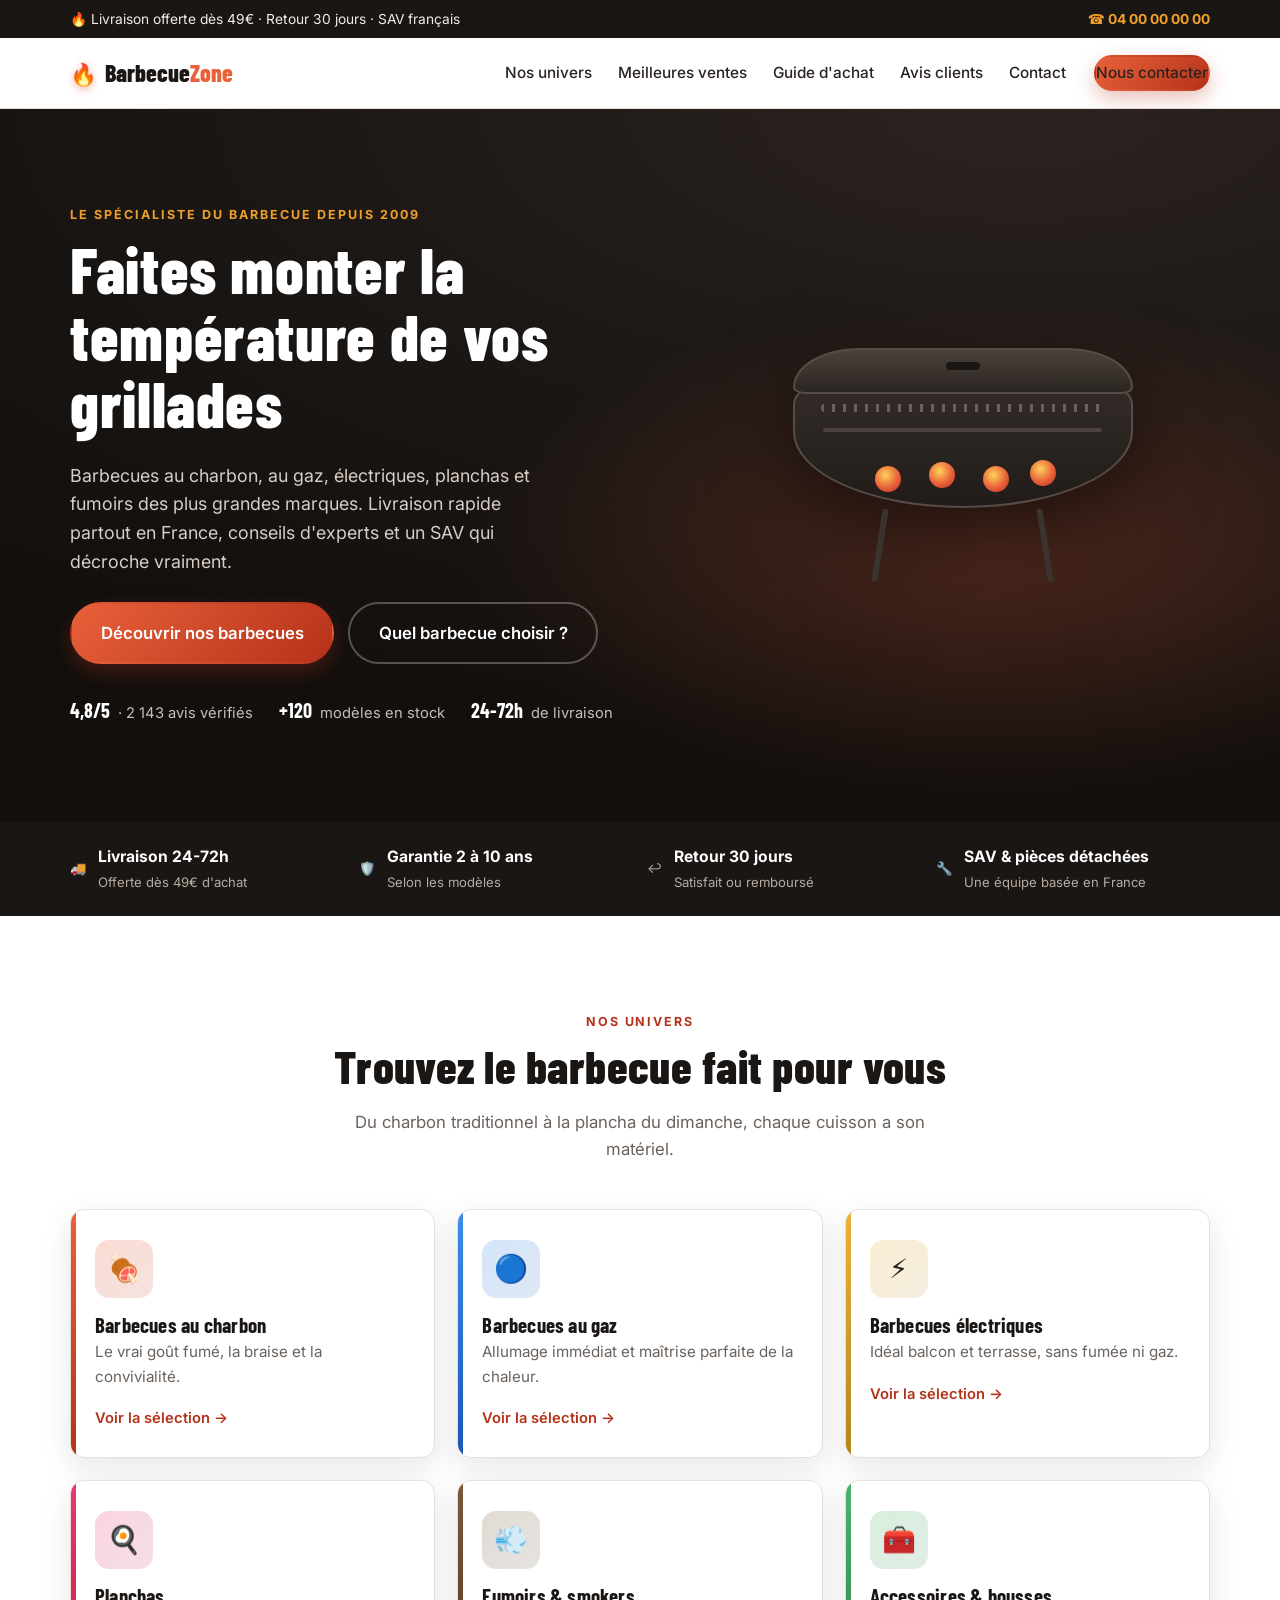
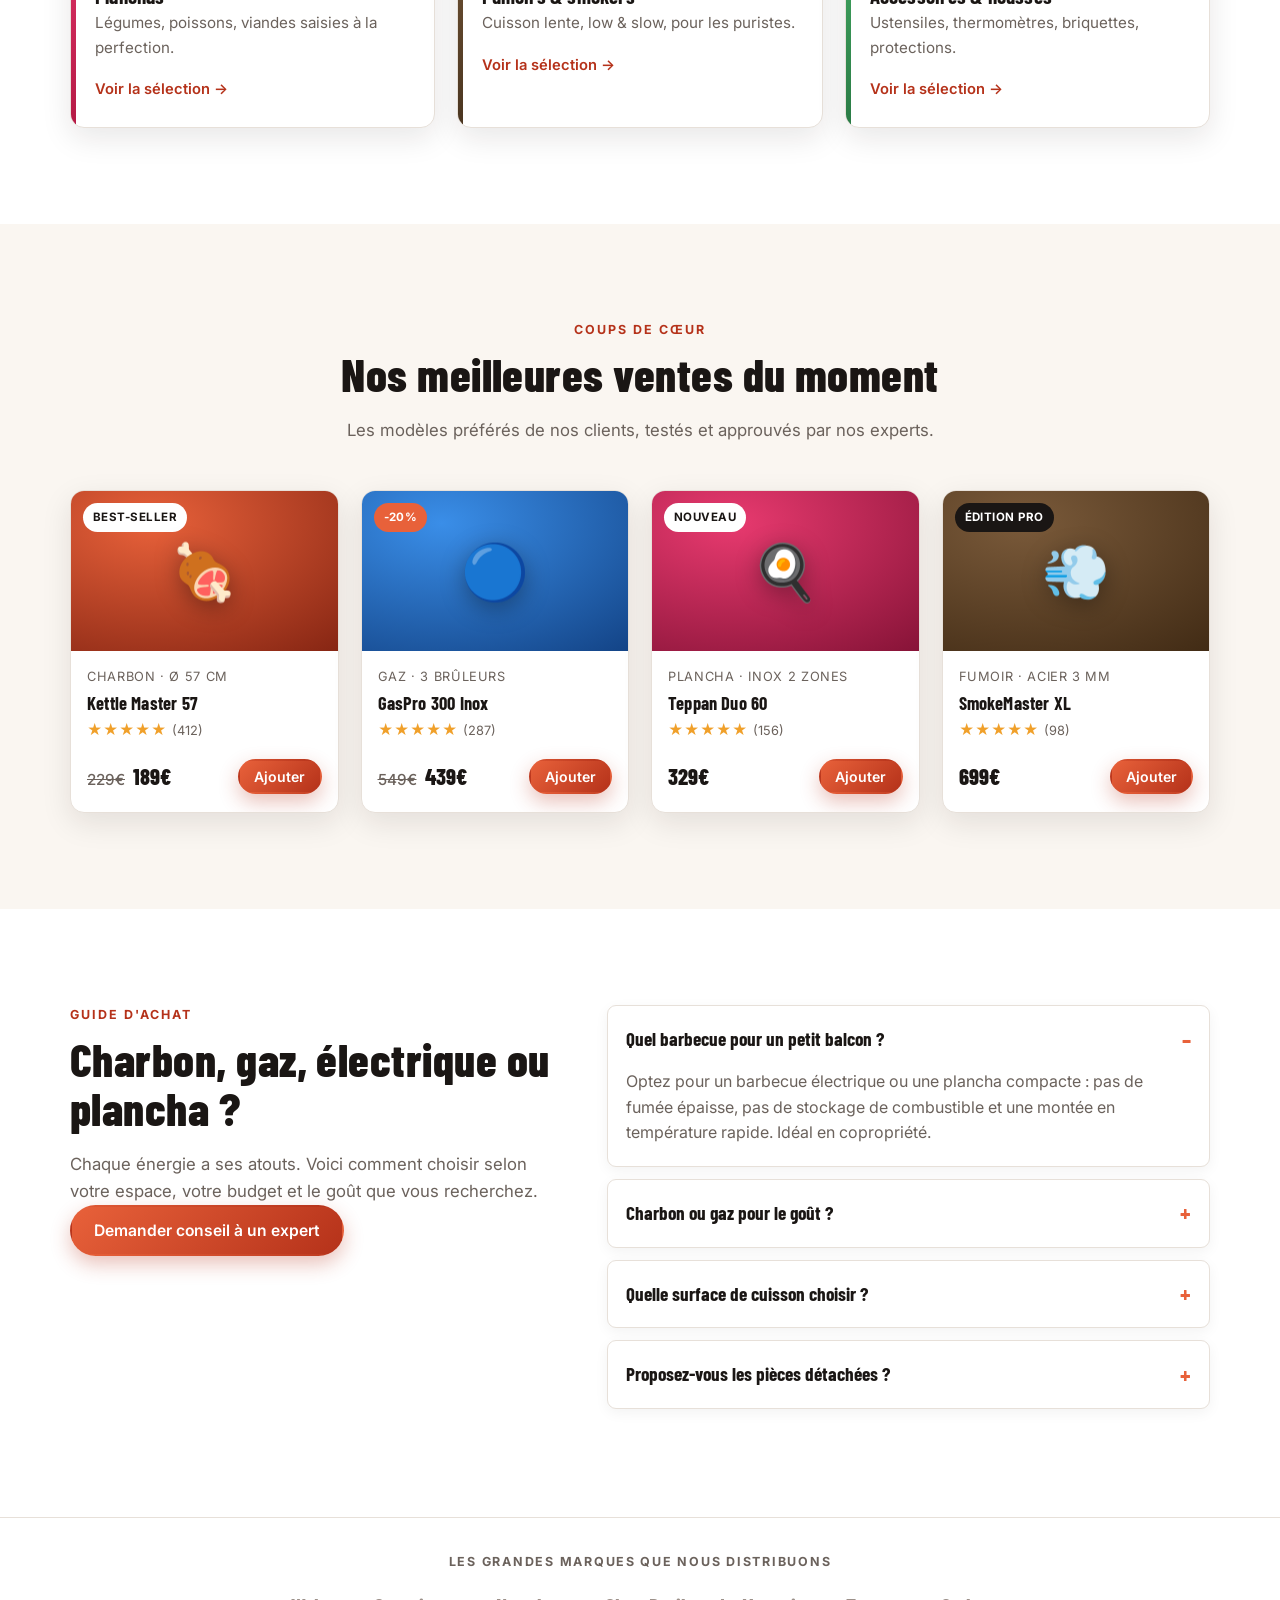
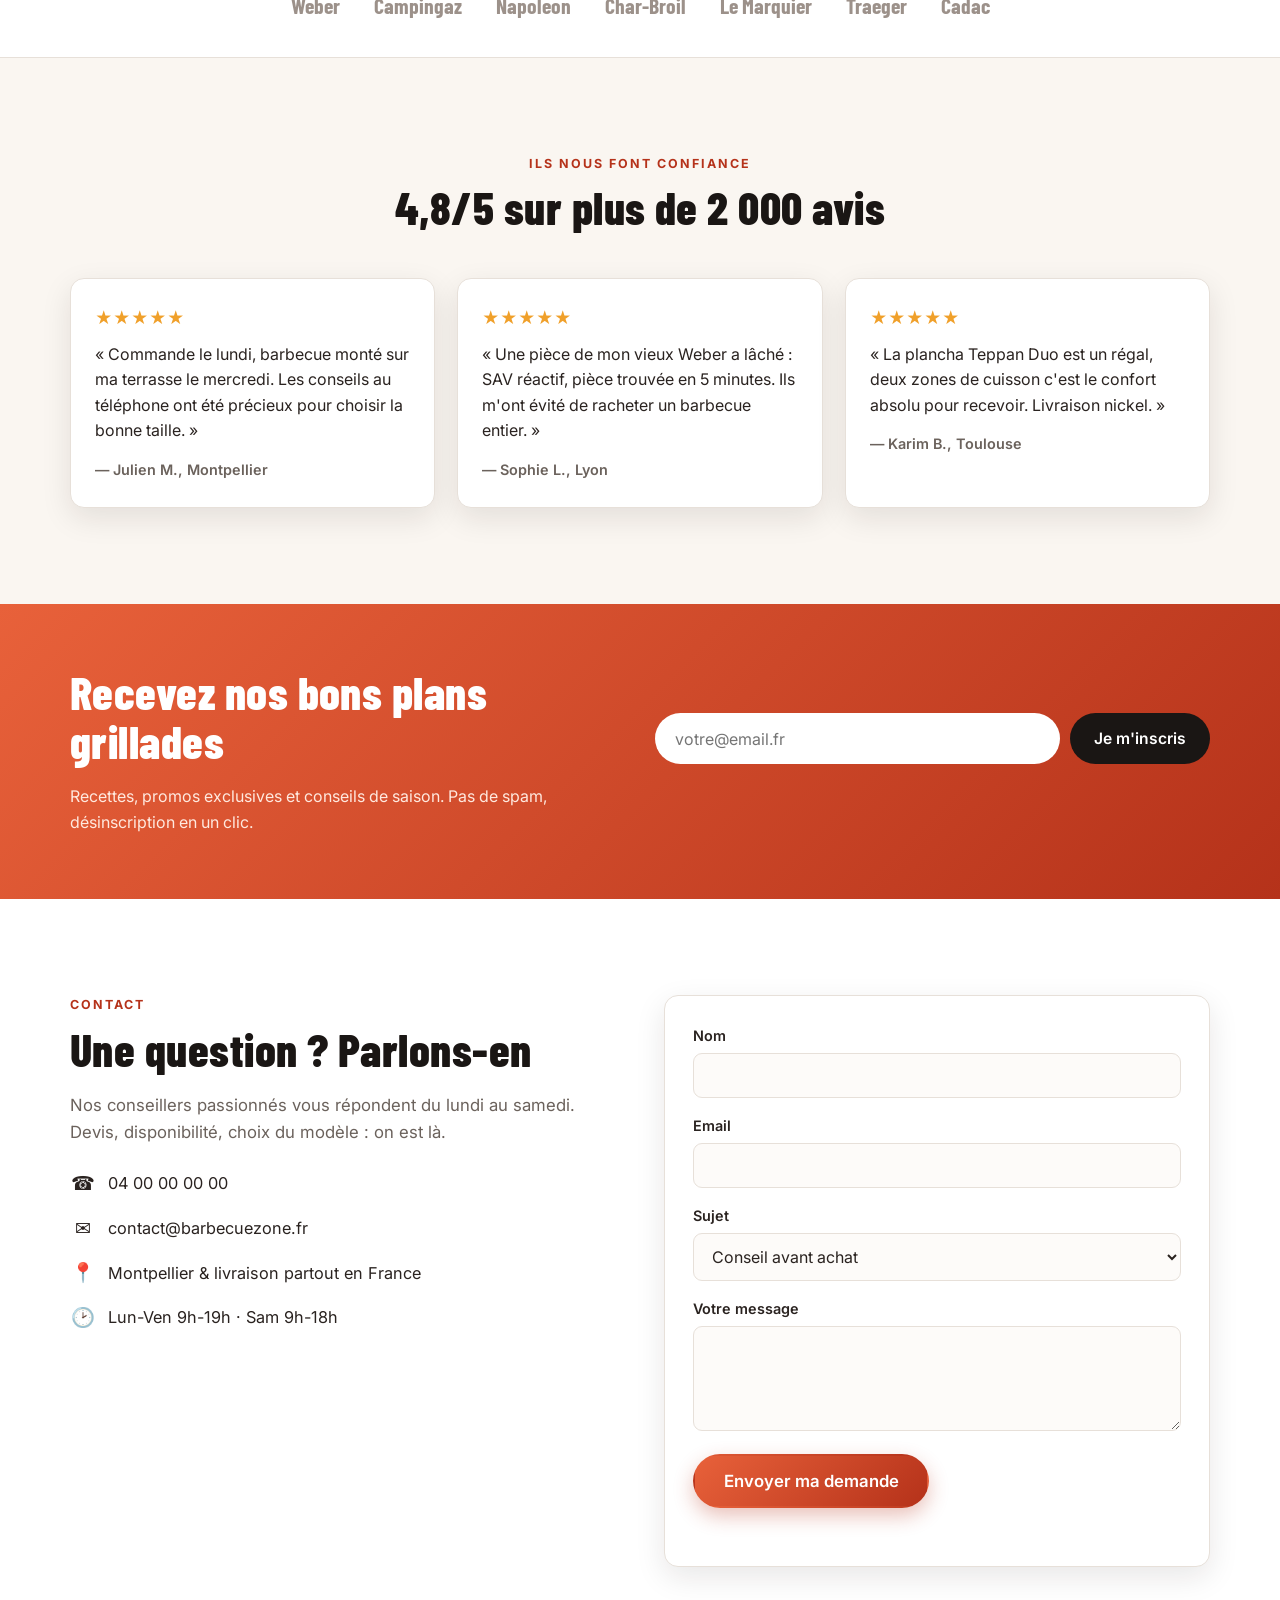
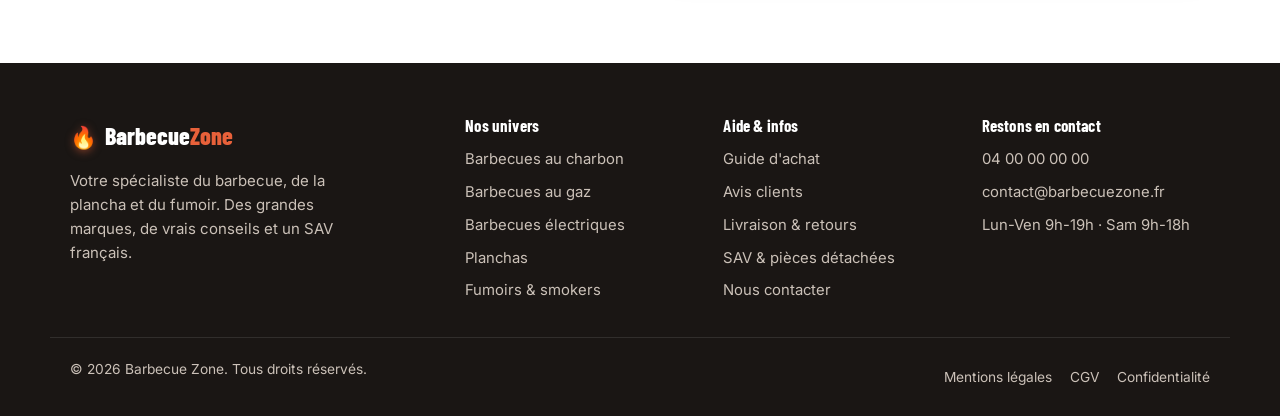
==== barbecue-zone-website/index.html @ 1b8a4b31 "feat: site vitrine Barbecue Zone (barbecues, planchas, fumoirs) Ajout d'une page vitrine one-page st" ====
<!DOCTYPE html>
<html lang="fr">
<head>
  <meta charset="UTF-8" />
  <meta name="viewport" content="width=device-width, initial-scale=1.0" />
  <title>Barbecue Zone — Barbecues, Planchas & Fumoirs | Livraison rapide en France</title>
  <meta name="description" content="Barbecue Zone, votre spécialiste du barbecue en France : barbecues au charbon, au gaz, électriques, planchas, fumoirs et accessoires. Grandes marques, conseils d'experts, livraison rapide et SAV réactif." />
  <meta name="keywords" content="barbecue, plancha, fumoir, barbecue charbon, barbecue gaz, barbecue électrique, accessoires barbecue, Weber, Campingaz, achat barbecue en ligne" />
  <meta name="author" content="Barbecue Zone" />
  <meta name="robots" content="index, follow" />
  <link rel="canonical" href="https://www.barbecuezone.fr/" />

  <!-- Open Graph -->
  <meta property="og:type" content="website" />
  <meta property="og:site_name" content="Barbecue Zone" />
  <meta property="og:title" content="Barbecue Zone — Le spécialiste du barbecue et de la plancha" />
  <meta property="og:description" content="Barbecues au charbon, au gaz, électriques, planchas, fumoirs et accessoires. Grandes marques, conseils d'experts et livraison rapide en France." />
  <meta property="og:url" content="https://www.barbecuezone.fr/" />
  <meta property="og:locale" content="fr_FR" />

  <!-- Twitter -->
  <meta name="twitter:card" content="summary_large_image" />
  <meta name="twitter:title" content="Barbecue Zone — Le spécialiste du barbecue et de la plancha" />
  <meta name="twitter:description" content="Barbecues, planchas, fumoirs et accessoires. Grandes marques, conseils d'experts, livraison rapide." />

  <meta name="theme-color" content="#1a1614" />
  <link rel="icon" href="data:image/svg+xml,%3Csvg xmlns='http://www.w3.org/2000/svg' viewBox='0 0 32 32'%3E%3Ctext y='26' font-size='26'%3E%F0%9F%94%A5%3C/text%3E%3C/svg%3E" />
  <link rel="preconnect" href="https://fonts.googleapis.com" />
  <link rel="preconnect" href="https://fonts.gstatic.com" crossorigin />
  <link href="https://fonts.googleapis.com/css2?family=Barlow+Condensed:wght@600;700;800&family=Inter:wght@400;500;600;700&display=swap" rel="stylesheet" />
  <link rel="stylesheet" href="assets/css/styles.css" />

  <!-- Structured data: local store -->
  <script type="application/ld+json">
  {
    "@context": "https://schema.org",
    "@type": "Store",
    "name": "Barbecue Zone",
    "image": "https://www.barbecuezone.fr/assets/og-image.jpg",
    "@id": "https://www.barbecuezone.fr/",
    "url": "https://www.barbecuezone.fr/",
    "telephone": "+33 4 00 00 00 00",
    "priceRange": "€€",
    "description": "Spécialiste du barbecue, de la plancha et du fumoir en France. Barbecues au charbon, au gaz et électriques, accessoires et pièces détachées.",
    "address": {
      "@type": "PostalAddress",
      "addressCountry": "FR",
      "addressLocality": "Montpellier",
      "postalCode": "34000",
      "streetAddress": "Zone d'activité"
    },
    "openingHoursSpecification": [
      {
        "@type": "OpeningHoursSpecification",
        "dayOfWeek": ["Monday","Tuesday","Wednesday","Thursday","Friday"],
        "opens": "09:00",
        "closes": "19:00"
      },
      {
        "@type": "OpeningHoursSpecification",
        "dayOfWeek": "Saturday",
        "opens": "09:00",
        "closes": "18:00"
      }
    ],
    "aggregateRating": {
      "@type": "AggregateRating",
      "ratingValue": "4.8",
      "reviewCount": "2143"
    }
  }
  </script>
</head>
<body>
  <a class="skip-link" href="#main">Aller au contenu principal</a>

  <!-- Announcement bar -->
  <div class="announce">
    <div class="wrap announce__inner">
      <span>🔥 Livraison offerte dès 49€ · Retour 30 jours · SAV français</span>
      <a href="tel:+33400000000" class="announce__phone">☎ 04 00 00 00 00</a>
    </div>
  </div>

  <!-- Header -->
  <header class="site-header" id="top">
    <div class="wrap header__inner">
      <a href="#top" class="brand" aria-label="Barbecue Zone, accueil">
        <span class="brand__flame" aria-hidden="true">🔥</span>
        <span class="brand__text">Barbecue<span class="brand__accent">Zone</span></span>
      </a>

      <button class="nav-toggle" id="navToggle" aria-expanded="false" aria-controls="primaryNav" aria-label="Ouvrir le menu">
        <span></span><span></span><span></span>
      </button>

      <nav class="primary-nav" id="primaryNav" aria-label="Navigation principale">
        <ul>
          <li><a href="#categories">Nos univers</a></li>
          <li><a href="#bestsellers">Meilleures ventes</a></li>
          <li><a href="#guide">Guide d'achat</a></li>
          <li><a href="#avis">Avis clients</a></li>
          <li><a href="#contact">Contact</a></li>
        </ul>
        <a href="#contact" class="btn btn--primary nav-cta">Nous contacter</a>
      </nav>
    </div>
  </header>

  <main id="main">

    <!-- Hero -->
    <section class="hero">
      <div class="wrap hero__inner">
        <div class="hero__content">
          <p class="eyebrow">Le spécialiste du barbecue depuis 2009</p>
          <h1>Faites monter la température de vos grillades</h1>
          <p class="hero__lead">
            Barbecues au charbon, au gaz, électriques, planchas et fumoirs des plus grandes marques.
            Livraison rapide partout en France, conseils d'experts et un SAV qui décroche vraiment.
          </p>
          <div class="hero__actions">
            <a href="#categories" class="btn btn--primary btn--lg">Découvrir nos barbecues</a>
            <a href="#guide" class="btn btn--ghost btn--lg">Quel barbecue choisir ?</a>
          </div>
          <ul class="hero__trust">
            <li><strong>4,8/5</strong> · 2 143 avis vérifiés</li>
            <li><strong>+120</strong> modèles en stock</li>
            <li><strong>24-72h</strong> de livraison</li>
          </ul>
        </div>
        <div class="hero__visual" aria-hidden="true">
          <div class="grill">
            <div class="grill__lid"></div>
            <div class="grill__bowl">
              <span class="ember e1"></span>
              <span class="ember e2"></span>
              <span class="ember e3"></span>
              <span class="ember e4"></span>
              <span class="grate"></span>
            </div>
            <div class="grill__legs"></div>
          </div>
          <div class="spark s1"></div>
          <div class="spark s2"></div>
          <div class="spark s3"></div>
        </div>
      </div>
    </section>

    <!-- USP band -->
    <section class="usp" aria-label="Nos engagements">
      <div class="wrap usp__grid">
        <div class="usp__item">
          <span class="usp__icon">🚚</span>
          <div><strong>Livraison 24-72h</strong><span>Offerte dès 49€ d'achat</span></div>
        </div>
        <div class="usp__item">
          <span class="usp__icon">🛡️</span>
          <div><strong>Garantie 2 à 10 ans</strong><span>Selon les modèles</span></div>
        </div>
        <div class="usp__item">
          <span class="usp__icon">↩️</span>
          <div><strong>Retour 30 jours</strong><span>Satisfait ou remboursé</span></div>
        </div>
        <div class="usp__item">
          <span class="usp__icon">🔧</span>
          <div><strong>SAV & pièces détachées</strong><span>Une équipe basée en France</span></div>
        </div>
      </div>
    </section>

    <!-- Categories -->
    <section class="section" id="categories">
      <div class="wrap">
        <header class="section__head">
          <p class="eyebrow">Nos univers</p>
          <h2>Trouvez le barbecue fait pour vous</h2>
          <p class="section__sub">Du charbon traditionnel à la plancha du dimanche, chaque cuisson a son matériel.</p>
        </header>

        <div class="cat-grid">
          <a class="cat-card" href="#contact" style="--c1:#e8613a;--c2:#b5321a">
            <div class="cat-card__icon">🍖</div>
            <h3>Barbecues au charbon</h3>
            <p>Le vrai goût fumé, la braise et la convivialité.</p>
            <span class="cat-card__link">Voir la sélection →</span>
          </a>
          <a class="cat-card" href="#contact" style="--c1:#3a8ee8;--c2:#1a55b5">
            <div class="cat-card__icon">🔵</div>
            <h3>Barbecues au gaz</h3>
            <p>Allumage immédiat et maîtrise parfaite de la chaleur.</p>
            <span class="cat-card__link">Voir la sélection →</span>
          </a>
          <a class="cat-card" href="#contact" style="--c1:#e8b13a;--c2:#b5851a">
            <div class="cat-card__icon">⚡</div>
            <h3>Barbecues électriques</h3>
            <p>Idéal balcon et terrasse, sans fumée ni gaz.</p>
            <span class="cat-card__link">Voir la sélection →</span>
          </a>
          <a class="cat-card" href="#contact" style="--c1:#e83a6f;--c2:#b51a45">
            <div class="cat-card__icon">🍳</div>
            <h3>Planchas</h3>
            <p>Légumes, poissons, viandes saisies à la perfection.</p>
            <span class="cat-card__link">Voir la sélection →</span>
          </a>
          <a class="cat-card" href="#contact" style="--c1:#7a5a3a;--c2:#4a3520">
            <div class="cat-card__icon">💨</div>
            <h3>Fumoirs & smokers</h3>
            <p>Cuisson lente, low & slow, pour les puristes.</p>
            <span class="cat-card__link">Voir la sélection →</span>
          </a>
          <a class="cat-card" href="#contact" style="--c1:#4ab56a;--c2:#2a7a45">
            <div class="cat-card__icon">🧰</div>
            <h3>Accessoires & housses</h3>
            <p>Ustensiles, thermomètres, briquettes, protections.</p>
            <span class="cat-card__link">Voir la sélection →</span>
          </a>
        </div>
      </div>
    </section>

    <!-- Bestsellers -->
    <section class="section section--alt" id="bestsellers">
      <div class="wrap">
        <header class="section__head">
          <p class="eyebrow">Coups de cœur</p>
          <h2>Nos meilleures ventes du moment</h2>
          <p class="section__sub">Les modèles préférés de nos clients, testés et approuvés par nos experts.</p>
        </header>

        <div class="prod-grid">
          <article class="prod-card">
            <div class="prod-card__media" style="--pc1:#e8613a;--pc2:#7a1e0e">
              <span class="badge">Best-seller</span>
              <span class="prod-card__emoji">🍖</span>
            </div>
            <div class="prod-card__body">
              <p class="prod-card__brand">Charbon · Ø 57 cm</p>
              <h3>Kettle Master 57</h3>
              <div class="rating" aria-label="Noté 5 sur 5">★★★★★ <span>(412)</span></div>
              <div class="prod-card__foot">
                <span class="price"><span class="price__old">229€</span> 189€</span>
                <button class="btn btn--primary btn--sm add-to-cart">Ajouter</button>
              </div>
            </div>
          </article>

          <article class="prod-card">
            <div class="prod-card__media" style="--pc1:#3a8ee8;--pc2:#0e3a7a">
              <span class="badge badge--hot">-20%</span>
              <span class="prod-card__emoji">🔵</span>
            </div>
            <div class="prod-card__body">
              <p class="prod-card__brand">Gaz · 3 brûleurs</p>
              <h3>GasPro 300 Inox</h3>
              <div class="rating" aria-label="Noté 4.5 sur 5">★★★★★ <span>(287)</span></div>
              <div class="prod-card__foot">
                <span class="price"><span class="price__old">549€</span> 439€</span>
                <button class="btn btn--primary btn--sm add-to-cart">Ajouter</button>
              </div>
            </div>
          </article>

          <article class="prod-card">
            <div class="prod-card__media" style="--pc1:#e83a6f;--pc2:#7a0e30">
              <span class="badge">Nouveau</span>
              <span class="prod-card__emoji">🍳</span>
            </div>
            <div class="prod-card__body">
              <p class="prod-card__brand">Plancha · Inox 2 zones</p>
              <h3>Teppan Duo 60</h3>
              <div class="rating" aria-label="Noté 5 sur 5">★★★★★ <span>(156)</span></div>
              <div class="prod-card__foot">
                <span class="price">329€</span>
                <button class="btn btn--primary btn--sm add-to-cart">Ajouter</button>
              </div>
            </div>
          </article>

          <article class="prod-card">
            <div class="prod-card__media" style="--pc1:#7a5a3a;--pc2:#3a2510">
              <span class="badge badge--dark">Édition pro</span>
              <span class="prod-card__emoji">💨</span>
            </div>
            <div class="prod-card__body">
              <p class="prod-card__brand">Fumoir · Acier 3 mm</p>
              <h3>SmokeMaster XL</h3>
              <div class="rating" aria-label="Noté 5 sur 5">★★★★★ <span>(98)</span></div>
              <div class="prod-card__foot">
                <span class="price">699€</span>
                <button class="btn btn--primary btn--sm add-to-cart">Ajouter</button>
              </div>
            </div>
          </article>
        </div>
      </div>
    </section>

    <!-- Guide -->
    <section class="section" id="guide">
      <div class="wrap guide">
        <div class="guide__intro">
          <p class="eyebrow">Guide d'achat</p>
          <h2>Charbon, gaz, électrique ou plancha&nbsp;?</h2>
          <p class="section__sub">
            Chaque énergie a ses atouts. Voici comment choisir selon votre espace, votre budget et le goût que vous recherchez.
          </p>
          <a href="#contact" class="btn btn--primary">Demander conseil à un expert</a>
        </div>

        <div class="faq" id="faq">
          <details class="faq__item" open>
            <summary>Quel barbecue pour un petit balcon&nbsp;?</summary>
            <p>Optez pour un barbecue électrique ou une plancha compacte : pas de fumée épaisse, pas de stockage de combustible et une montée en température rapide. Idéal en copropriété.</p>
          </details>
          <details class="faq__item">
            <summary>Charbon ou gaz pour le goût&nbsp;?</summary>
            <p>Le charbon offre ce goût fumé inimitable et de fortes températures. Le gaz privilégie la praticité : allumage instantané, réglage précis et nettoyage facile. Beaucoup de nos clients possèdent… les deux.</p>
          </details>
          <details class="faq__item">
            <summary>Quelle surface de cuisson choisir&nbsp;?</summary>
            <p>Comptez environ 40 cm de diamètre pour 4 personnes, 50-57 cm pour 6 à 8, et au-delà pour les grandes tablées. Mieux vaut voir large que manquer de place.</p>
          </details>
          <details class="faq__item">
            <summary>Proposez-vous les pièces détachées&nbsp;?</summary>
            <p>Oui. Grilles, brûleurs, thermomètres, allumeurs, housses : notre SAV français vous aide à faire durer votre barbecue plutôt que de le remplacer.</p>
          </details>
        </div>
      </div>
    </section>

    <!-- Brands -->
    <section class="brands" aria-label="Marques distribuées">
      <div class="wrap">
        <p class="brands__title">Les grandes marques que nous distribuons</p>
        <ul class="brands__list">
          <li>Weber</li>
          <li>Campingaz</li>
          <li>Napoleon</li>
          <li>Char-Broil</li>
          <li>Le Marquier</li>
          <li>Traeger</li>
          <li>Cadac</li>
        </ul>
      </div>
    </section>

    <!-- Reviews -->
    <section class="section section--alt" id="avis">
      <div class="wrap">
        <header class="section__head">
          <p class="eyebrow">Ils nous font confiance</p>
          <h2>4,8/5 sur plus de 2 000 avis</h2>
        </header>
        <div class="reviews">
          <figure class="review">
            <div class="rating">★★★★★</div>
            <blockquote>« Commande le lundi, barbecue monté sur ma terrasse le mercredi. Les conseils au téléphone ont été précieux pour choisir la bonne taille. »</blockquote>
            <figcaption>— Julien M., Montpellier</figcaption>
          </figure>
          <figure class="review">
            <div class="rating">★★★★★</div>
            <blockquote>« Une pièce de mon vieux Weber a lâché : SAV réactif, pièce trouvée en 5 minutes. Ils m'ont évité de racheter un barbecue entier. »</blockquote>
            <figcaption>— Sophie L., Lyon</figcaption>
          </figure>
          <figure class="review">
            <div class="rating">★★★★★</div>
            <blockquote>« La plancha Teppan Duo est un régal, deux zones de cuisson c'est le confort absolu pour recevoir. Livraison nickel. »</blockquote>
            <figcaption>— Karim B., Toulouse</figcaption>
          </figure>
        </div>
      </div>
    </section>

    <!-- CTA / Newsletter -->
    <section class="cta-band">
      <div class="wrap cta-band__inner">
        <div>
          <h2>Recevez nos bons plans grillades</h2>
          <p>Recettes, promos exclusives et conseils de saison. Pas de spam, désinscription en un clic.</p>
        </div>
        <form class="newsletter" id="newsletter" novalidate>
          <label class="sr-only" for="nlEmail">Votre adresse email</label>
          <input type="email" id="nlEmail" name="email" placeholder="votre@email.fr" required />
          <button type="submit" class="btn btn--primary">Je m'inscris</button>
          <p class="newsletter__msg" id="nlMsg" role="status" aria-live="polite"></p>
        </form>
      </div>
    </section>

    <!-- Contact -->
    <section class="section" id="contact">
      <div class="wrap contact">
        <div class="contact__info">
          <p class="eyebrow">Contact</p>
          <h2>Une question&nbsp;? Parlons-en</h2>
          <p class="section__sub">Nos conseillers passionnés vous répondent du lundi au samedi. Devis, disponibilité, choix du modèle : on est là.</p>
          <ul class="contact__list">
            <li><span>☎</span> <a href="tel:+33400000000">04 00 00 00 00</a></li>
            <li><span>✉</span> <a href="mailto:contact@barbecuezone.fr">contact@barbecuezone.fr</a></li>
            <li><span>📍</span> Montpellier &amp; livraison partout en France</li>
            <li><span>🕑</span> Lun-Ven 9h-19h · Sam 9h-18h</li>
          </ul>
        </div>

        <form class="contact__form" id="contactForm" novalidate>
          <div class="field">
            <label for="cName">Nom</label>
            <input type="text" id="cName" name="name" required autocomplete="name" />
          </div>
          <div class="field">
            <label for="cEmail">Email</label>
            <input type="email" id="cEmail" name="email" required autocomplete="email" />
          </div>
          <div class="field">
            <label for="cSubject">Sujet</label>
            <select id="cSubject" name="subject">
              <option>Conseil avant achat</option>
              <option>Suivi de commande</option>
              <option>SAV / pièces détachées</option>
              <option>Autre demande</option>
            </select>
          </div>
          <div class="field">
            <label for="cMessage">Votre message</label>
            <textarea id="cMessage" name="message" rows="4" required></textarea>
          </div>
          <button type="submit" class="btn btn--primary btn--lg">Envoyer ma demande</button>
          <p class="form__msg" id="contactMsg" role="status" aria-live="polite"></p>
        </form>
      </div>
    </section>
  </main>

  <!-- Footer -->
  <footer class="site-footer">
    <div class="wrap footer__grid">
      <div class="footer__brand">
        <a href="#top" class="brand brand--light">
          <span class="brand__flame" aria-hidden="true">🔥</span>
          <span class="brand__text">Barbecue<span class="brand__accent">Zone</span></span>
        </a>
        <p>Votre spécialiste du barbecue, de la plancha et du fumoir. Des grandes marques, de vrais conseils et un SAV français.</p>
      </div>
      <nav class="footer__col" aria-label="Nos univers">
        <h3>Nos univers</h3>
        <ul>
          <li><a href="#categories">Barbecues au charbon</a></li>
          <li><a href="#categories">Barbecues au gaz</a></li>
          <li><a href="#categories">Barbecues électriques</a></li>
          <li><a href="#categories">Planchas</a></li>
          <li><a href="#categories">Fumoirs &amp; smokers</a></li>
        </ul>
      </nav>
      <nav class="footer__col" aria-label="Aide">
        <h3>Aide &amp; infos</h3>
        <ul>
          <li><a href="#guide">Guide d'achat</a></li>
          <li><a href="#avis">Avis clients</a></li>
          <li><a href="#contact">Livraison &amp; retours</a></li>
          <li><a href="#contact">SAV &amp; pièces détachées</a></li>
          <li><a href="#contact">Nous contacter</a></li>
        </ul>
      </nav>
      <div class="footer__col">
        <h3>Restons en contact</h3>
        <ul>
          <li><a href="tel:+33400000000">04 00 00 00 00</a></li>
          <li><a href="mailto:contact@barbecuezone.fr">contact@barbecuezone.fr</a></li>
          <li>Lun-Ven 9h-19h · Sam 9h-18h</li>
        </ul>
      </div>
    </div>
    <div class="wrap footer__bottom">
      <p>© <span id="year">2026</span> Barbecue Zone. Tous droits réservés.</p>
      <ul>
        <li><a href="#">Mentions légales</a></li>
        <li><a href="#">CGV</a></li>
        <li><a href="#">Confidentialité</a></li>
      </ul>
    </div>
  </footer>

  <script src="assets/js/main.js" defer></script>
</body>
</html>
---- barbecue-zone-website/assets/css/styles.css ----
/* =========================================================
   Barbecue Zone — feuille de style principale
   Palette braise/charbon, mobile-first, sans dépendance.
   ========================================================= */

:root {
  --ember:   #e8613a;
  --ember-d: #b5321a;
  --flame:   #f0a02a;
  --charcoal:#1a1614;
  --char-2:  #24201d;
  --ink:     #2a2320;
  --muted:   #6b625c;
  --line:    #e7e0d9;
  --cream:   #faf6f1;
  --white:   #ffffff;
  --ok:      #2a7a45;

  --radius:  14px;
  --radius-sm: 9px;
  --shadow:  0 10px 30px rgba(26, 22, 20, .10);
  --shadow-lg: 0 24px 60px rgba(26, 22, 20, .18);
  --wrap: 1180px;

  --sans: "Inter", system-ui, -apple-system, "Segoe UI", Roboto, Arial, sans-serif;
  --disp: "Barlow Condensed", "Inter", system-ui, sans-serif;
}

*, *::before, *::after { box-sizing: border-box; }

html { scroll-behavior: smooth; }
@media (prefers-reduced-motion: reduce) {
  html { scroll-behavior: auto; }
  *, *::before, *::after { animation: none !important; transition: none !important; }
}

body {
  margin: 0;
  font-family: var(--sans);
  color: var(--ink);
  background: var(--white);
  line-height: 1.6;
  -webkit-font-smoothing: antialiased;
}

img { max-width: 100%; display: block; }
a { color: inherit; text-decoration: none; }

.wrap { width: 100%; max-width: var(--wrap); margin-inline: auto; padding-inline: 20px; }

.sr-only, .skip-link {
  position: absolute; width: 1px; height: 1px;
  padding: 0; margin: -1px; overflow: hidden;
  clip: rect(0 0 0 0); white-space: nowrap; border: 0;
}
.skip-link:focus {
  position: fixed; top: 10px; left: 10px; width: auto; height: auto;
  clip: auto; background: var(--charcoal); color: #fff; padding: 10px 16px;
  border-radius: 8px; z-index: 200;
}

/* ---------- Typography ---------- */
h1, h2, h3 { font-family: var(--disp); line-height: 1.05; letter-spacing: .01em; margin: 0 0 .4em; color: var(--charcoal); }
h1 { font-size: clamp(2.4rem, 6vw, 4rem); font-weight: 800; text-transform: none; }
h2 { font-size: clamp(1.9rem, 4vw, 2.9rem); font-weight: 800; }
h3 { font-size: 1.3rem; font-weight: 700; }
p  { margin: 0 0 1rem; }

.eyebrow {
  font-family: var(--sans);
  text-transform: uppercase; letter-spacing: .16em;
  font-size: .78rem; font-weight: 700; color: var(--ember-d);
  margin: 0 0 .6rem;
}

/* ---------- Buttons ---------- */
.btn {
  --bg: var(--ember); --fg: #fff;
  display: inline-flex; align-items: center; justify-content: center; gap: .5em;
  font-family: var(--sans); font-weight: 600; font-size: .98rem;
  padding: .72em 1.4em; border-radius: 999px; border: 2px solid transparent;
  background: var(--bg); color: var(--fg); cursor: pointer;
  transition: transform .12s ease, box-shadow .2s ease, background .2s ease;
  white-space: nowrap;
}
.btn:hover { transform: translateY(-2px); }
.btn:active { transform: translateY(0); }
.btn:focus-visible { outline: 3px solid var(--flame); outline-offset: 2px; }
.btn--primary {
  background: linear-gradient(135deg, var(--ember), var(--ember-d));
  box-shadow: 0 8px 20px rgba(181, 50, 26, .30);
}
.btn--primary:hover { box-shadow: 0 12px 26px rgba(181, 50, 26, .40); }
.btn--ghost { background: transparent; color: var(--charcoal); border-color: var(--line); }
.btn--ghost:hover { border-color: var(--ember); color: var(--ember-d); }
.btn--lg { padding: .9em 1.7em; font-size: 1.05rem; }
.btn--sm { padding: .5em 1em; font-size: .88rem; }

/* ---------- Announcement ---------- */
.announce {
  background: var(--charcoal); color: #f3ede6; font-size: .86rem;
}
.announce__inner { display: flex; align-items: center; justify-content: space-between; gap: 12px; padding-block: 8px; }
.announce__phone { font-weight: 700; color: var(--flame); }
@media (max-width: 620px) { .announce__phone { display: none; } }

/* ---------- Header ---------- */
.site-header {
  position: sticky; top: 0; z-index: 100;
  background: rgba(255,255,255,.92);
  backdrop-filter: saturate(140%) blur(10px);
  border-bottom: 1px solid var(--line);
}
.header__inner { display: flex; align-items: center; justify-content: space-between; gap: 16px; height: 70px; }

.brand { display: inline-flex; align-items: center; gap: .5rem; font-family: var(--disp); font-weight: 800; font-size: 1.5rem; color: var(--charcoal); }
.brand__flame { font-size: 1.35rem; filter: drop-shadow(0 2px 4px rgba(232,97,58,.5)); }
.brand__accent { color: var(--ember); }
.brand--light, .brand--light .brand__text { color: #fff; }

.primary-nav { display: flex; align-items: center; gap: 28px; }
.primary-nav ul { display: flex; gap: 26px; list-style: none; margin: 0; padding: 0; }
.primary-nav a { font-weight: 500; font-size: .96rem; color: var(--ink); position: relative; padding: 4px 0; }
.primary-nav ul a::after {
  content: ""; position: absolute; left: 0; bottom: -2px; height: 2px; width: 0;
  background: var(--ember); transition: width .2s ease;
}
.primary-nav ul a:hover::after, .primary-nav ul a:focus::after { width: 100%; }
.nav-cta { color: #fff; }

.nav-toggle {
  display: none; flex-direction: column; gap: 5px; width: 44px; height: 44px;
  align-items: center; justify-content: center; background: none; border: 0; cursor: pointer;
}
.nav-toggle span { width: 24px; height: 2px; background: var(--charcoal); border-radius: 2px; transition: transform .25s ease, opacity .2s ease; }
.nav-toggle[aria-expanded="true"] span:nth-child(1) { transform: translateY(7px) rotate(45deg); }
.nav-toggle[aria-expanded="true"] span:nth-child(2) { opacity: 0; }
.nav-toggle[aria-expanded="true"] span:nth-child(3) { transform: translateY(-7px) rotate(-45deg); }

@media (max-width: 900px) {
  .nav-toggle { display: flex; }
  .primary-nav {
    position: fixed; inset: 70px 0 auto 0;
    flex-direction: column; align-items: stretch; gap: 6px;
    background: #fff; border-bottom: 1px solid var(--line);
    padding: 16px 20px 24px; box-shadow: var(--shadow);
    transform: translateY(-8px); opacity: 0; pointer-events: none;
    transition: opacity .2s ease, transform .2s ease;
  }
  .primary-nav.is-open { transform: translateY(0); opacity: 1; pointer-events: auto; }
  .primary-nav ul { flex-direction: column; gap: 4px; }
  .primary-nav ul a { display: block; padding: 12px 4px; border-bottom: 1px solid var(--line); }
  .nav-cta { margin-top: 10px; text-align: center; }
}

/* ---------- Hero ---------- */
.hero {
  position: relative; overflow: hidden;
  background:
    radial-gradient(120% 90% at 80% 0%, #2b2320 0%, var(--charcoal) 55%, #120f0d 100%);
  color: #f4ede6;
}
.hero::after {
  content: ""; position: absolute; inset: 0;
  background: radial-gradient(60% 50% at 78% 62%, rgba(232,97,58,.25), transparent 70%);
  pointer-events: none;
}
.hero__inner { position: relative; z-index: 1; display: grid; grid-template-columns: 1.1fr .9fr; gap: 40px; align-items: center; padding-block: clamp(48px, 8vw, 96px); }
.hero__content h1 { color: #fff; }
.hero .eyebrow { color: var(--flame); }
.hero__lead { font-size: 1.12rem; color: #d8cec5; max-width: 42ch; }
.hero__actions { display: flex; flex-wrap: wrap; gap: 14px; margin: 26px 0 30px; }
.hero .btn--ghost { color: #fff; border-color: rgba(255,255,255,.28); }
.hero .btn--ghost:hover { border-color: var(--flame); color: var(--flame); }
.hero__trust { display: flex; flex-wrap: wrap; gap: 26px; list-style: none; margin: 0; padding: 0; font-size: .92rem; color: #cabfb5; }
.hero__trust strong { color: #fff; font-family: var(--disp); font-size: 1.25rem; margin-right: 4px; }

/* Hero grill illustration */
.hero__visual { position: relative; min-height: 320px; display: grid; place-items: center; }
.grill { position: relative; width: min(340px, 80%); filter: drop-shadow(0 24px 40px rgba(0,0,0,.5)); }
.grill__lid {
  height: 46px; border-radius: 200px 200px 40px 40px / 120px 120px 20px 20px;
  background: linear-gradient(180deg, #4a423c, #2b2521);
  border: 2px solid #574d46; margin-bottom: -6px; position: relative; z-index: 2;
}
.grill__lid::after { content:""; position:absolute; top:12px; left:50%; transform:translateX(-50%); width:34px; height:8px; border-radius:6px; background:#1a1614; }
.grill__bowl {
  position: relative; height: 120px; border-radius: 20px 20px 200px 200px / 20px 20px 90px 90px;
  background: linear-gradient(180deg, #322b27, #211c19); border: 2px solid #574d46; overflow: hidden;
}
.grate {
  position: absolute; top: 14px; left: 8%; right: 8%; height: 8px; border-radius: 4px;
  background: repeating-linear-gradient(90deg, #6b615a 0 3px, transparent 3px 11px);
  box-shadow: 0 22px 0 -2px rgba(107,97,90,.5);
}
.ember {
  position: absolute; bottom: 14px; width: 26px; height: 26px; border-radius: 50%;
  background: radial-gradient(circle at 40% 35%, #ffd25a, var(--ember) 55%, var(--ember-d) 100%);
  filter: blur(.3px); animation: glow 2.4s ease-in-out infinite;
}
.ember.e1 { left: 24%; animation-delay: 0s; }
.ember.e2 { left: 40%; animation-delay: .5s; bottom: 18px; }
.ember.e3 { left: 56%; animation-delay: 1s; }
.ember.e4 { left: 70%; animation-delay: 1.5s; bottom: 20px; }
.grill__legs { height: 74px; width: 70%; margin: 0 auto; position: relative; }
.grill__legs::before, .grill__legs::after {
  content: ""; position: absolute; top: 0; width: 6px; height: 74px; background: #3a332e; border-radius: 3px;
}
.grill__legs::before { left: 14%; transform: rotate(9deg); }
.grill__legs::after  { right: 14%; transform: rotate(-9deg); }

.spark { position: absolute; width: 6px; height: 6px; border-radius: 50%; background: var(--flame); box-shadow: 0 0 8px 2px rgba(240,160,42,.7); opacity: 0; }
.spark.s1 { left: 42%; top: 30%; animation: rise 2.6s linear infinite; }
.spark.s2 { left: 55%; top: 42%; animation: rise 3.1s .8s linear infinite; }
.spark.s3 { left: 48%; top: 38%; animation: rise 2.2s 1.4s linear infinite; }

@keyframes glow { 0%,100%{ transform: scale(1); filter: brightness(1);} 50%{ transform: scale(1.12); filter: brightness(1.25);} }
@keyframes rise { 0%{ opacity:0; transform: translateY(0) scale(1);} 15%{opacity:1;} 100%{ opacity:0; transform: translateY(-90px) scale(.4);} }

@media (max-width: 860px) {
  .hero__inner { grid-template-columns: 1fr; }
  .hero__visual { order: -1; min-height: 240px; }
}

/* ---------- USP band ---------- */
.usp { background: var(--charcoal); }
.usp__grid { display: grid; grid-template-columns: repeat(4, 1fr); gap: 14px; padding-block: 22px; }
.usp__item { display: flex; align-items: center; gap: 12px; color: #efe7df; }
.usp__icon { font-size: 1.6rem; }
.usp__item strong { display: block; font-size: .98rem; color: #fff; }
.usp__item span { font-size: .82rem; color: #b6aca2; }
@media (max-width: 780px) { .usp__grid { grid-template-columns: repeat(2, 1fr); } }
@media (max-width: 420px) { .usp__grid { grid-template-columns: 1fr; } }

/* ---------- Sections ---------- */
.section { padding-block: clamp(56px, 8vw, 96px); }
.section--alt { background: var(--cream); }
.section__head { text-align: center; max-width: 640px; margin: 0 auto 46px; }
.section__sub { color: var(--muted); font-size: 1.05rem; margin: 0; }

/* ---------- Categories ---------- */
.cat-grid { display: grid; grid-template-columns: repeat(3, 1fr); gap: 22px; }
.cat-card {
  position: relative; padding: 30px 24px 26px; border-radius: var(--radius);
  background: #fff; border: 1px solid var(--line); box-shadow: var(--shadow);
  transition: transform .16s ease, box-shadow .2s ease, border-color .2s ease;
  overflow: hidden;
}
.cat-card::before {
  content: ""; position: absolute; inset: 0 auto 0 0; width: 5px;
  background: linear-gradient(180deg, var(--c1), var(--c2));
}
.cat-card:hover { transform: translateY(-5px); box-shadow: var(--shadow-lg); border-color: transparent; }
.cat-card__icon {
  width: 58px; height: 58px; display: grid; place-items: center; font-size: 1.7rem;
  border-radius: 14px; margin-bottom: 16px;
  background: linear-gradient(135deg, color-mix(in srgb, var(--c1) 22%, #fff), color-mix(in srgb, var(--c2) 14%, #fff));
}
.cat-card h3 { margin-bottom: .3rem; }
.cat-card p { color: var(--muted); font-size: .95rem; margin-bottom: 1rem; }
.cat-card__link { font-weight: 600; color: var(--ember-d); font-size: .92rem; }
@media (max-width: 880px) { .cat-grid { grid-template-columns: repeat(2, 1fr); } }
@media (max-width: 560px) { .cat-grid { grid-template-columns: 1fr; } }

/* ---------- Products ---------- */
.prod-grid { display: grid; grid-template-columns: repeat(4, 1fr); gap: 22px; }
.prod-card {
  background: #fff; border: 1px solid var(--line); border-radius: var(--radius);
  overflow: hidden; box-shadow: var(--shadow); display: flex; flex-direction: column;
  transition: transform .16s ease, box-shadow .2s ease;
}
.prod-card:hover { transform: translateY(-5px); box-shadow: var(--shadow-lg); }
.prod-card__media {
  position: relative; height: 160px; display: grid; place-items: center;
  background: radial-gradient(120% 120% at 30% 20%, var(--pc1), var(--pc2));
}
.prod-card__emoji { font-size: 3.4rem; filter: drop-shadow(0 6px 12px rgba(0,0,0,.35)); }
.badge {
  position: absolute; top: 12px; left: 12px; font-size: .72rem; font-weight: 700;
  text-transform: uppercase; letter-spacing: .04em; padding: 5px 10px; border-radius: 999px;
  background: #fff; color: var(--charcoal);
}
.badge--hot { background: var(--ember); color: #fff; }
.badge--dark { background: var(--charcoal); color: #fff; }
.prod-card__body { padding: 16px 16px 18px; display: flex; flex-direction: column; gap: 6px; flex: 1; }
.prod-card__brand { font-size: .8rem; color: var(--muted); text-transform: uppercase; letter-spacing: .05em; margin: 0; }
.prod-card__body h3 { font-size: 1.15rem; margin: 0; }
.rating { color: var(--flame); font-size: .92rem; letter-spacing: 1px; }
.rating span { color: var(--muted); font-size: .8rem; letter-spacing: 0; }
.prod-card__foot { margin-top: auto; padding-top: 10px; display: flex; align-items: center; justify-content: space-between; gap: 8px; }
.price { font-family: var(--disp); font-weight: 800; font-size: 1.4rem; color: var(--charcoal); }
.price__old { font-family: var(--sans); font-weight: 500; font-size: .95rem; color: var(--muted); text-decoration: line-through; margin-right: 4px; }
@media (max-width: 980px) { .prod-grid { grid-template-columns: repeat(2, 1fr); } }
@media (max-width: 480px) { .prod-grid { grid-template-columns: 1fr; } }

/* ---------- Guide + FAQ ---------- */
.guide { display: grid; grid-template-columns: .9fr 1.1fr; gap: 44px; align-items: start; }
.guide__intro { position: sticky; top: 92px; }
.faq__item {
  border: 1px solid var(--line); border-radius: var(--radius-sm); background: #fff;
  padding: 4px 18px; margin-bottom: 12px; box-shadow: 0 4px 14px rgba(26,22,20,.05);
}
.faq__item summary {
  cursor: pointer; list-style: none; font-family: var(--disp); font-weight: 700; font-size: 1.2rem;
  color: var(--charcoal); padding: 14px 0; display: flex; align-items: center; justify-content: space-between; gap: 12px;
}
.faq__item summary::-webkit-details-marker { display: none; }
.faq__item summary::after { content: "+"; font-size: 1.5rem; color: var(--ember); transition: transform .2s ease; line-height: 1; }
.faq__item[open] summary::after { content: "–"; }
.faq__item p { margin: 0 0 16px; color: var(--muted); }
@media (max-width: 820px) { .guide { grid-template-columns: 1fr; } .guide__intro { position: static; } }

/* ---------- Brands ---------- */
.brands { padding-block: 34px; border-block: 1px solid var(--line); background: #fff; }
.brands__title { text-align: center; text-transform: uppercase; letter-spacing: .14em; font-size: .78rem; font-weight: 700; color: var(--muted); margin: 0 0 16px; }
.brands__list { display: flex; flex-wrap: wrap; justify-content: center; gap: 14px 34px; list-style: none; margin: 0; padding: 0; }
.brands__list li { font-family: var(--disp); font-weight: 700; font-size: 1.35rem; color: #9c918a; transition: color .2s ease; }
.brands__list li:hover { color: var(--charcoal); }

/* ---------- Reviews ---------- */
.reviews { display: grid; grid-template-columns: repeat(3, 1fr); gap: 22px; }
.review { margin: 0; background: #fff; border: 1px solid var(--line); border-radius: var(--radius); padding: 26px 24px; box-shadow: var(--shadow); }
.review .rating { font-size: 1.05rem; margin-bottom: 10px; }
.review blockquote { margin: 0 0 14px; font-size: 1rem; color: var(--ink); }
.review figcaption { font-weight: 600; color: var(--muted); font-size: .9rem; }
@media (max-width: 820px) { .reviews { grid-template-columns: 1fr; } }

/* ---------- CTA band / newsletter ---------- */
.cta-band { background: linear-gradient(135deg, var(--ember), var(--ember-d)); color: #fff; }
.cta-band__inner { display: grid; grid-template-columns: 1fr 1fr; gap: 30px; align-items: center; padding-block: clamp(40px, 6vw, 64px); }
.cta-band h2 { color: #fff; }
.cta-band p { margin: 0; color: #ffe9df; }
.newsletter { display: flex; flex-wrap: wrap; gap: 10px; position: relative; }
.newsletter input {
  flex: 1 1 220px; padding: .85em 1.1em; border-radius: 999px; border: 2px solid transparent;
  font-size: 1rem; font-family: var(--sans);
}
.newsletter input:focus-visible { outline: 3px solid #fff; outline-offset: 2px; }
.newsletter .btn { background: var(--charcoal); box-shadow: none; }
.newsletter .btn:hover { background: #000; }
.newsletter__msg { flex-basis: 100%; margin: 4px 0 0; font-weight: 600; font-size: .9rem; color: #fff; min-height: 1.1em; }
@media (max-width: 720px) { .cta-band__inner { grid-template-columns: 1fr; } }

/* ---------- Contact ---------- */
.contact { display: grid; grid-template-columns: 1fr 1fr; gap: 48px; align-items: start; }
.contact__list { list-style: none; margin: 22px 0 0; padding: 0; display: grid; gap: 14px; }
.contact__list li { display: flex; align-items: center; gap: 12px; font-size: 1.02rem; }
.contact__list span { font-size: 1.2rem; width: 26px; text-align: center; }
.contact__list a:hover { color: var(--ember-d); }

.contact__form { background: #fff; border: 1px solid var(--line); border-radius: var(--radius); padding: 28px; box-shadow: var(--shadow); }
.field { margin-bottom: 16px; }
.field label { display: block; font-weight: 600; font-size: .9rem; margin-bottom: 6px; color: var(--ink); }
.field input, .field select, .field textarea {
  width: 100%; padding: .72em .9em; border: 1px solid var(--line); border-radius: var(--radius-sm);
  font-size: 1rem; font-family: var(--sans); background: #fdfbf9; color: var(--ink);
}
.field input:focus, .field select:focus, .field textarea:focus { outline: 3px solid rgba(232,97,58,.35); outline-offset: 1px; border-color: var(--ember); }
.field input.invalid, .field textarea.invalid { border-color: #d33; background: #fff5f5; }
.field textarea { resize: vertical; }
.form__msg { margin: 10px 0 0; font-weight: 600; min-height: 1.2em; }
.form__msg.ok, .newsletter__msg.ok { color: var(--ok); }
.cta-band .newsletter__msg.ok { color: #fff; }
.form__msg.err { color: #d33; }
@media (max-width: 780px) { .contact { grid-template-columns: 1fr; gap: 30px; } }

/* ---------- Footer ---------- */
.site-footer { background: var(--charcoal); color: #cbc1b8; }
.footer__grid { display: grid; grid-template-columns: 1.6fr 1fr 1fr 1fr; gap: 30px; padding-block: 54px 34px; }
.footer__brand p { margin-top: 14px; font-size: .94rem; max-width: 34ch; }
.footer__col h3 { color: #fff; font-size: 1.05rem; margin-bottom: 14px; }
.footer__col ul { list-style: none; margin: 0; padding: 0; display: grid; gap: 9px; }
.footer__col a:hover { color: var(--flame); }
.footer__col li { font-size: .93rem; }
.footer__bottom {
  display: flex; align-items: center; justify-content: space-between; gap: 14px;
  padding-block: 20px; border-top: 1px solid rgba(255,255,255,.1); font-size: .86rem;
}
.footer__bottom ul { display: flex; gap: 18px; list-style: none; margin: 0; padding: 0; }
.footer__bottom a:hover { color: var(--flame); }
@media (max-width: 820px) { .footer__grid { grid-template-columns: 1fr 1fr; } }
@media (max-width: 520px) { .footer__grid { grid-template-columns: 1fr; } .footer__bottom { flex-direction: column; text-align: center; } }

/* ---------- Reveal on scroll ---------- */
.reveal { opacity: 0; transform: translateY(18px); transition: opacity .6s ease, transform .6s ease; }
.reveal.is-visible { opacity: 1; transform: none; }
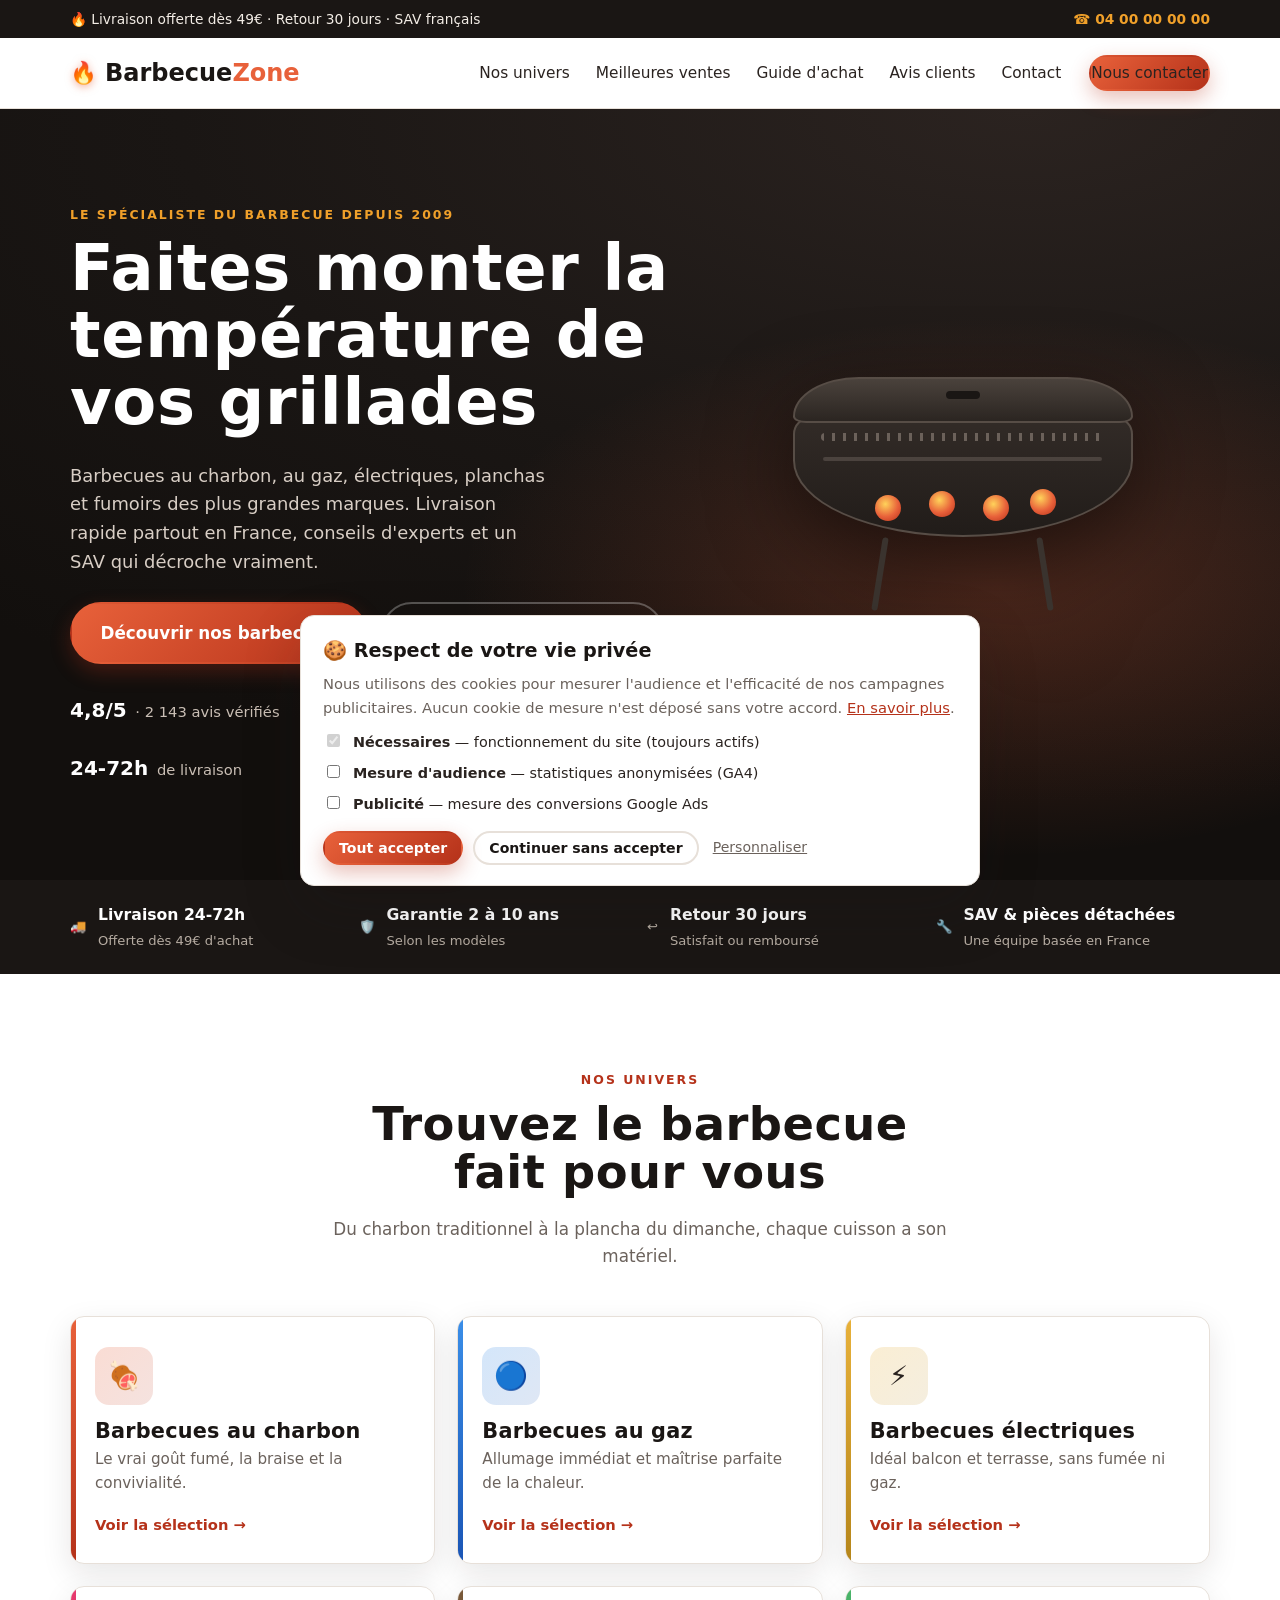
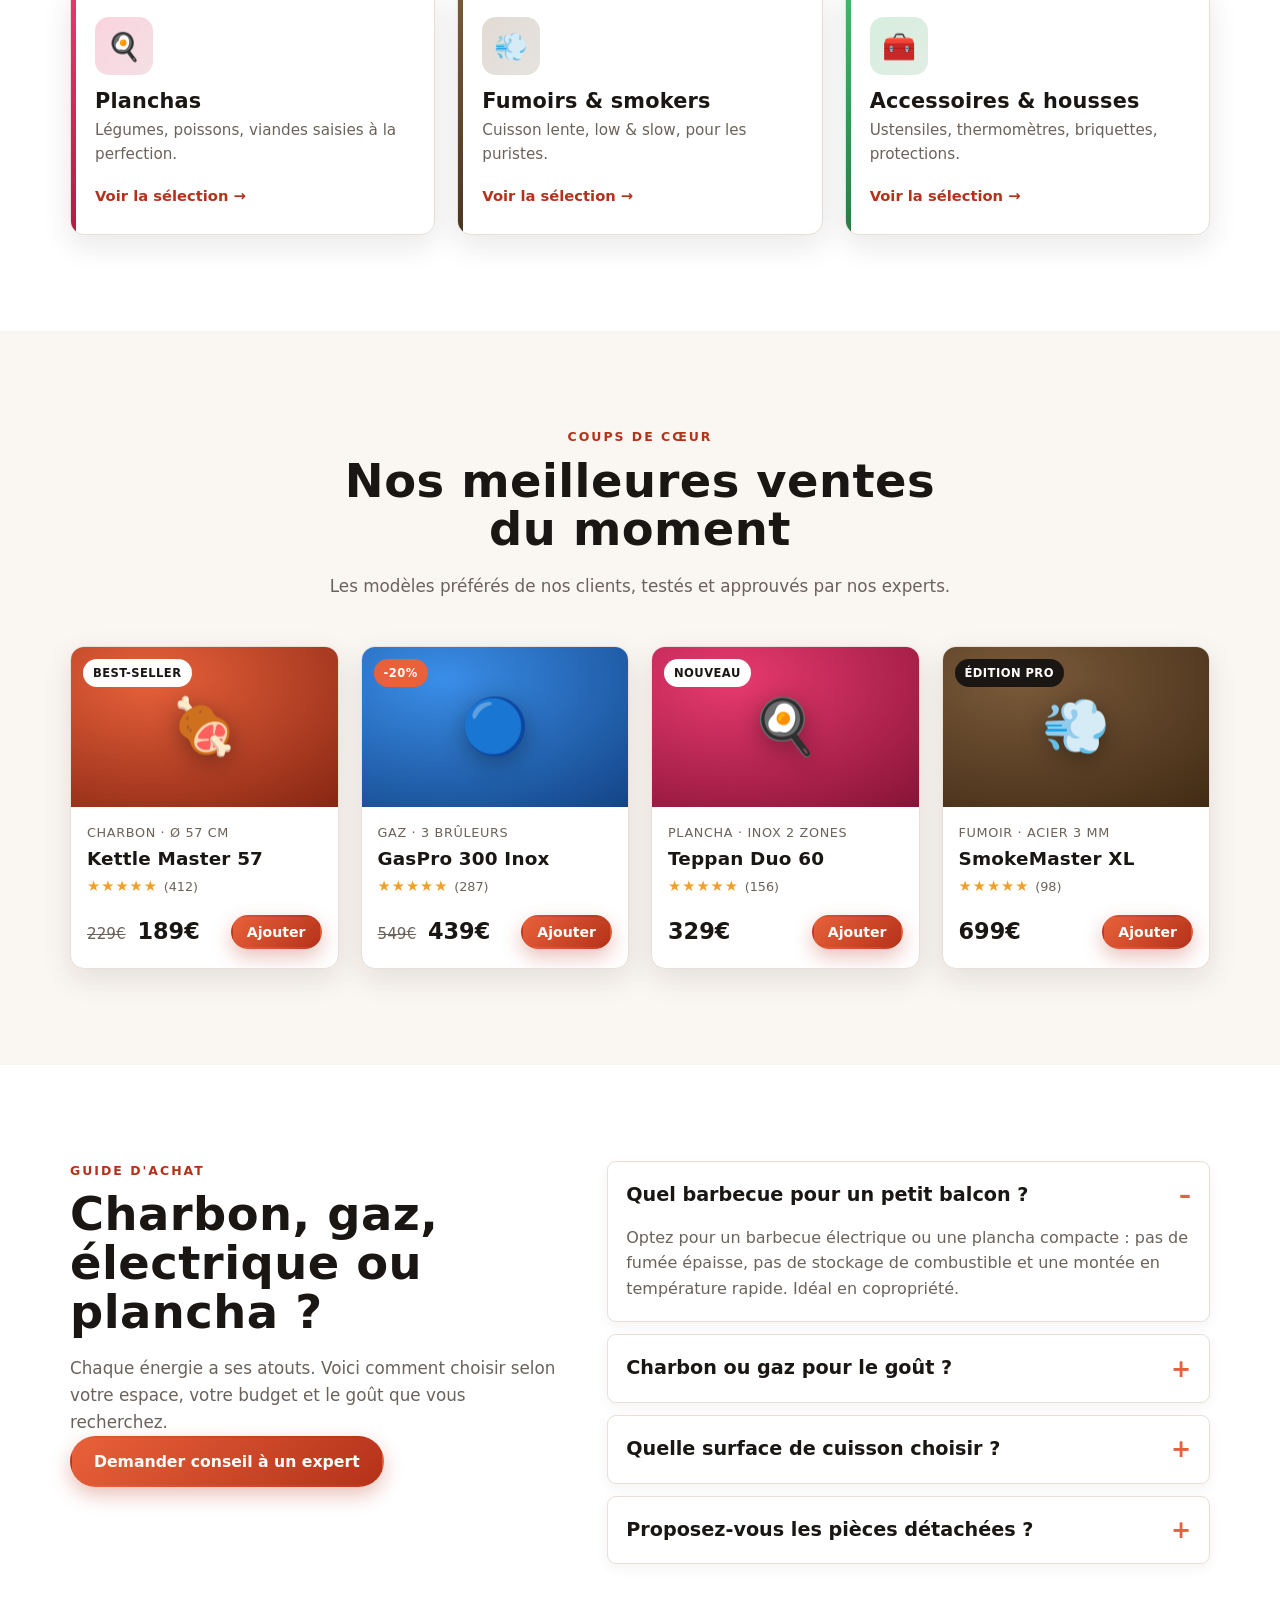
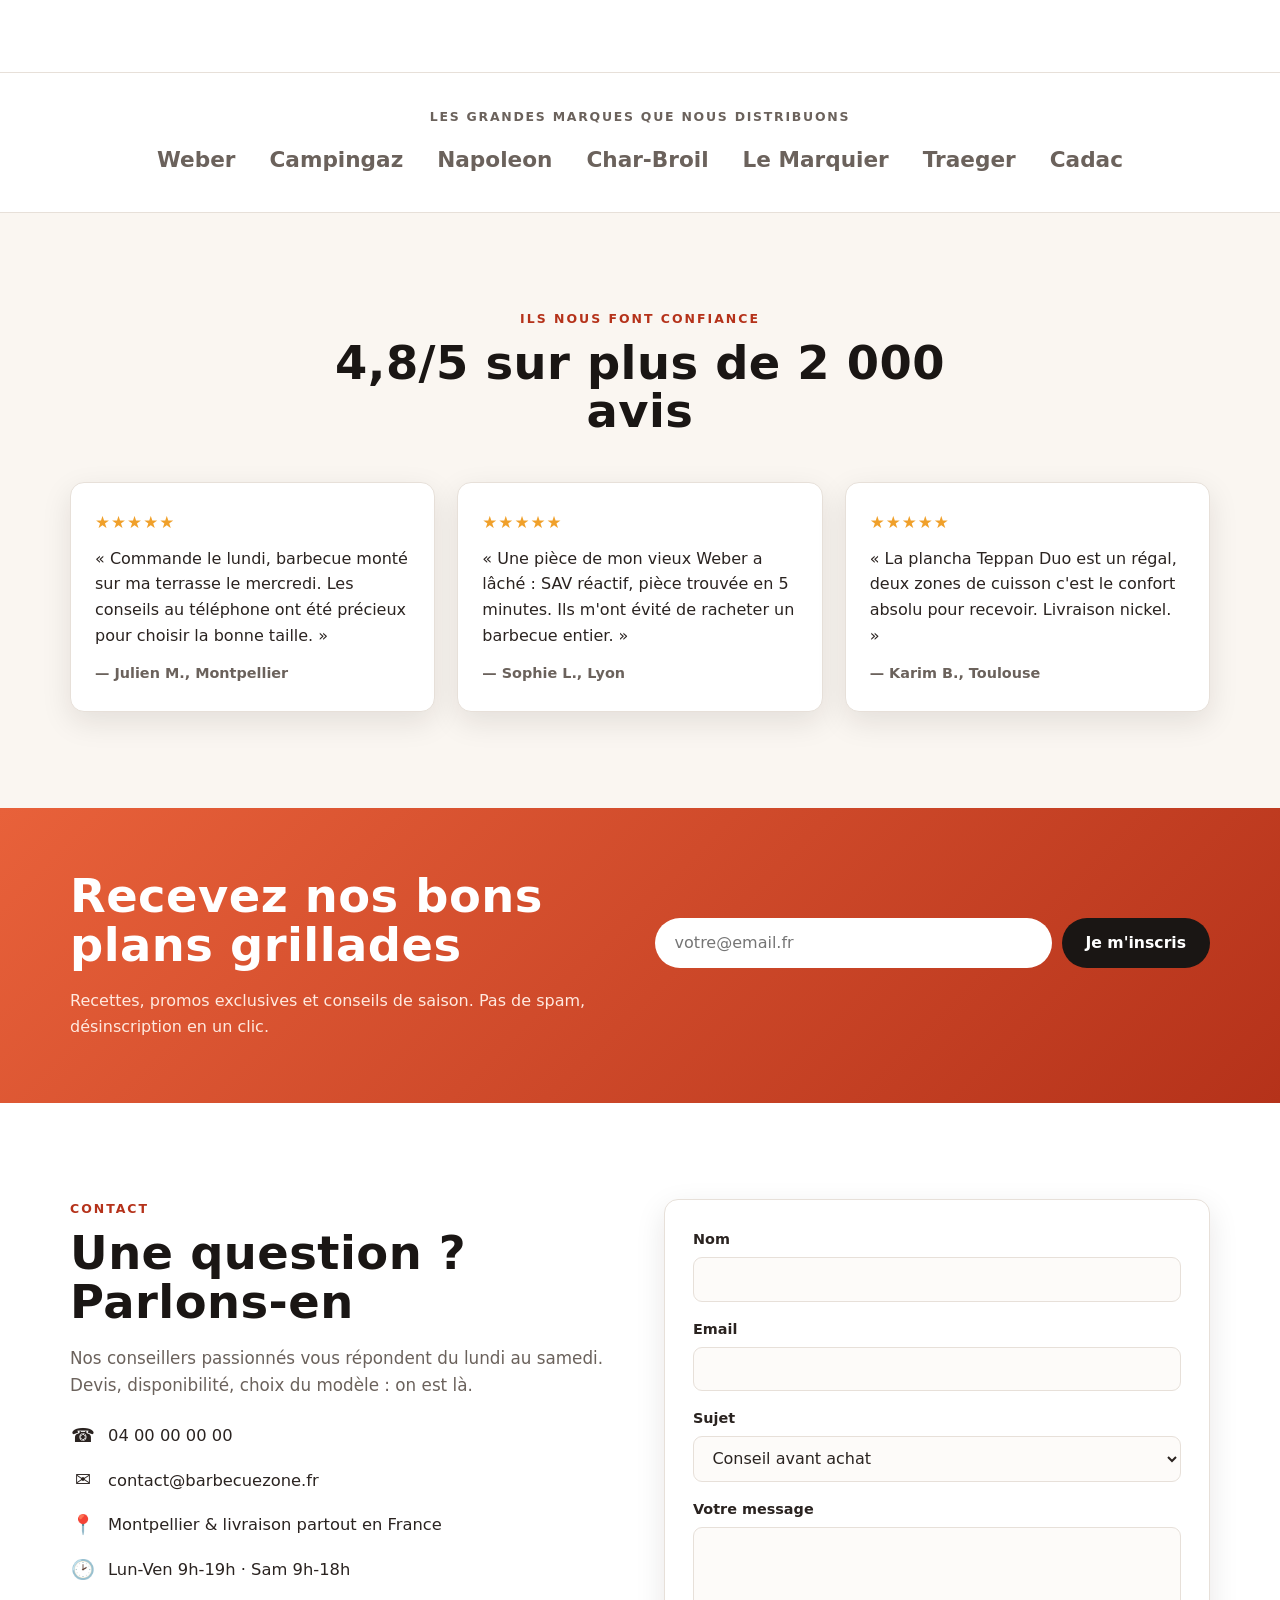
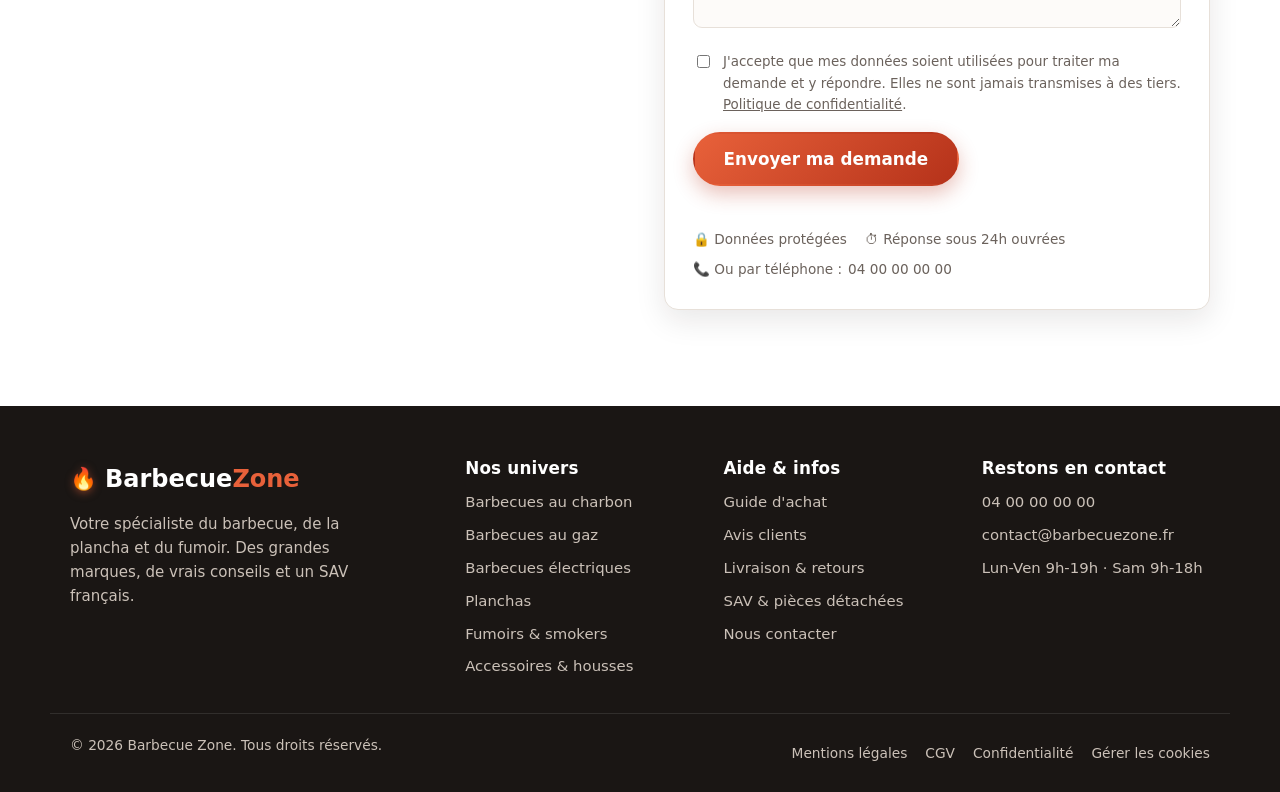
==== commit c70435b8: "feat: implémentation des phases 0-2 de l'audit (RGPD, tracking, SEO multi-pages) Phase 0 (bloquants)" ====
--- a/barbecue-zone-website/index.html
+++ b/barbecue-zone-website/index.html
@@ -16,18 +16,22 @@
   <meta property="og:title" content="Barbecue Zone — Le spécialiste du barbecue et de la plancha" />
   <meta property="og:description" content="Barbecues au charbon, au gaz, électriques, planchas, fumoirs et accessoires. Grandes marques, conseils d'experts et livraison rapide en France." />
   <meta property="og:url" content="https://www.barbecuezone.fr/" />
+  <meta property="og:image" content="https://www.barbecuezone.fr/assets/og-image.jpg" />
+  <meta property="og:image:width" content="1200" />
+  <meta property="og:image:height" content="630" />
   <meta property="og:locale" content="fr_FR" />
 
   <!-- Twitter -->
   <meta name="twitter:card" content="summary_large_image" />
   <meta name="twitter:title" content="Barbecue Zone — Le spécialiste du barbecue et de la plancha" />
   <meta name="twitter:description" content="Barbecues, planchas, fumoirs et accessoires. Grandes marques, conseils d'experts, livraison rapide." />
+  <meta name="twitter:image" content="https://www.barbecuezone.fr/assets/og-image.jpg" />
 
   <meta name="theme-color" content="#1a1614" />
   <link rel="icon" href="data:image/svg+xml,%3Csvg xmlns='http://www.w3.org/2000/svg' viewBox='0 0 32 32'%3E%3Ctext y='26' font-size='26'%3E%F0%9F%94%A5%3C/text%3E%3C/svg%3E" />
-  <link rel="preconnect" href="https://fonts.googleapis.com" />
-  <link rel="preconnect" href="https://fonts.gstatic.com" crossorigin />
-  <link href="https://fonts.googleapis.com/css2?family=Barlow+Condensed:wght@600;700;800&family=Inter:wght@400;500;600;700&display=swap" rel="stylesheet" />
+  <!-- Polices : auto-hébergées (RGPD, pas d'appel à Google Fonts).
+       Déposez les .woff2 dans assets/fonts/ puis décommentez les @font-face
+       dans assets/css/styles.css — voir assets/fonts/README.md. -->
   <link rel="stylesheet" href="assets/css/styles.css" />
 
   <!-- Structured data: local store -->
@@ -62,14 +66,11 @@
         "opens": "09:00",
         "closes": "18:00"
       }
-    ],
-    "aggregateRating": {
-      "@type": "AggregateRating",
-      "ratingValue": "4.8",
-      "reviewCount": "2143"
-    }
+    ]
   }
   </script>
+  <!-- NOTE : ne réintroduire un "aggregateRating" dans ce JSON-LD que lorsque
+       de vrais avis collectés (plateforme d'avis vérifiés) l'étayeront. -->
 </head>
 <body>
   <a class="skip-link" href="#main">Aller au contenu principal</a>
@@ -180,37 +181,37 @@
         </header>
 
         <div class="cat-grid">
-          <a class="cat-card" href="#contact" style="--c1:#e8613a;--c2:#b5321a">
+          <a class="cat-card" href="barbecue-charbon.html" style="--c1:#e8613a;--c2:#b5321a">
             <div class="cat-card__icon">🍖</div>
             <h3>Barbecues au charbon</h3>
             <p>Le vrai goût fumé, la braise et la convivialité.</p>
             <span class="cat-card__link">Voir la sélection →</span>
           </a>
-          <a class="cat-card" href="#contact" style="--c1:#3a8ee8;--c2:#1a55b5">
+          <a class="cat-card" href="barbecue-gaz.html" style="--c1:#3a8ee8;--c2:#1a55b5">
             <div class="cat-card__icon">🔵</div>
             <h3>Barbecues au gaz</h3>
             <p>Allumage immédiat et maîtrise parfaite de la chaleur.</p>
             <span class="cat-card__link">Voir la sélection →</span>
           </a>
-          <a class="cat-card" href="#contact" style="--c1:#e8b13a;--c2:#b5851a">
+          <a class="cat-card" href="barbecue-electrique.html" style="--c1:#e8b13a;--c2:#b5851a">
             <div class="cat-card__icon">⚡</div>
             <h3>Barbecues électriques</h3>
             <p>Idéal balcon et terrasse, sans fumée ni gaz.</p>
             <span class="cat-card__link">Voir la sélection →</span>
           </a>
-          <a class="cat-card" href="#contact" style="--c1:#e83a6f;--c2:#b51a45">
+          <a class="cat-card" href="planchas.html" style="--c1:#e83a6f;--c2:#b51a45">
             <div class="cat-card__icon">🍳</div>
             <h3>Planchas</h3>
             <p>Légumes, poissons, viandes saisies à la perfection.</p>
             <span class="cat-card__link">Voir la sélection →</span>
           </a>
-          <a class="cat-card" href="#contact" style="--c1:#7a5a3a;--c2:#4a3520">
+          <a class="cat-card" href="fumoirs.html" style="--c1:#7a5a3a;--c2:#4a3520">
             <div class="cat-card__icon">💨</div>
             <h3>Fumoirs & smokers</h3>
             <p>Cuisson lente, low & slow, pour les puristes.</p>
             <span class="cat-card__link">Voir la sélection →</span>
           </a>
-          <a class="cat-card" href="#contact" style="--c1:#4ab56a;--c2:#2a7a45">
+          <a class="cat-card" href="accessoires.html" style="--c1:#4ab56a;--c2:#2a7a45">
             <div class="cat-card__icon">🧰</div>
             <h3>Accessoires & housses</h3>
             <p>Ustensiles, thermomètres, briquettes, protections.</p>
@@ -383,6 +384,7 @@
         <form class="newsletter" id="newsletter" novalidate>
           <label class="sr-only" for="nlEmail">Votre adresse email</label>
           <input type="email" id="nlEmail" name="email" placeholder="votre@email.fr" required />
+          <p class="hp-field" aria-hidden="true"><label>Ne pas remplir <input type="text" name="bz_hp" tabindex="-1" autocomplete="off" /></label></p>
           <button type="submit" class="btn btn--primary">Je m'inscris</button>
           <p class="newsletter__msg" id="nlMsg" role="status" aria-live="polite"></p>
         </form>
@@ -426,8 +428,19 @@
             <label for="cMessage">Votre message</label>
             <textarea id="cMessage" name="message" rows="4" required></textarea>
           </div>
+          <p class="hp-field" aria-hidden="true"><label>Ne pas remplir <input type="text" name="bz_hp" tabindex="-1" autocomplete="off" /></label></p>
+          <div class="field--consent">
+            <input type="checkbox" id="cRgpd" name="rgpd" required />
+            <label for="cRgpd">J'accepte que mes données soient utilisées pour traiter ma demande et y répondre.
+              Elles ne sont jamais transmises à des tiers. <a href="confidentialite.html">Politique de confidentialité</a>.</label>
+          </div>
           <button type="submit" class="btn btn--primary btn--lg">Envoyer ma demande</button>
           <p class="form__msg" id="contactMsg" role="status" aria-live="polite"></p>
+          <ul class="assurance" aria-label="Garanties">
+            <li>🔒 Données protégées</li>
+            <li>⏱ Réponse sous 24h ouvrées</li>
+            <li>📞 Ou par téléphone : <a href="tel:+33400000000">04 00 00 00 00</a></li>
+          </ul>
         </form>
       </div>
     </section>
@@ -446,11 +459,12 @@
       <nav class="footer__col" aria-label="Nos univers">
         <h3>Nos univers</h3>
         <ul>
-          <li><a href="#categories">Barbecues au charbon</a></li>
-          <li><a href="#categories">Barbecues au gaz</a></li>
-          <li><a href="#categories">Barbecues électriques</a></li>
-          <li><a href="#categories">Planchas</a></li>
-          <li><a href="#categories">Fumoirs &amp; smokers</a></li>
+          <li><a href="barbecue-charbon.html">Barbecues au charbon</a></li>
+          <li><a href="barbecue-gaz.html">Barbecues au gaz</a></li>
+          <li><a href="barbecue-electrique.html">Barbecues électriques</a></li>
+          <li><a href="planchas.html">Planchas</a></li>
+          <li><a href="fumoirs.html">Fumoirs &amp; smokers</a></li>
+          <li><a href="accessoires.html">Accessoires &amp; housses</a></li>
         </ul>
       </nav>
       <nav class="footer__col" aria-label="Aide">
@@ -475,13 +489,22 @@
     <div class="wrap footer__bottom">
       <p>© <span id="year">2026</span> Barbecue Zone. Tous droits réservés.</p>
       <ul>
-        <li><a href="#">Mentions légales</a></li>
-        <li><a href="#">CGV</a></li>
-        <li><a href="#">Confidentialité</a></li>
+        <li><a href="mentions-legales.html">Mentions légales</a></li>
+        <li><a href="cgv.html">CGV</a></li>
+        <li><a href="confidentialite.html">Confidentialité</a></li>
+        <li><a href="#" data-open-consent>Gérer les cookies</a></li>
       </ul>
     </div>
   </footer>
 
+  <!-- Barre CTA persistante (mobile uniquement) -->
+  <nav class="mobile-cta" aria-label="Actions rapides">
+    <a class="mobile-cta__call" href="tel:+33400000000">📞 Appeler</a>
+    <a class="mobile-cta__shop" href="#categories">🔥 Voir les barbecues</a>
+  </nav>
+
+  <script src="assets/js/config.js"></script>
+  <script src="assets/js/consent.js"></script>
   <script src="assets/js/main.js" defer></script>
 </body>
 </html>
--- a/barbecue-zone-website/assets/css/styles.css
+++ b/barbecue-zone-website/assets/css/styles.css
@@ -2,6 +2,31 @@
    Barbecue Zone — feuille de style principale
    Palette braise/charbon, mobile-first, sans dépendance.
    ========================================================= */
+
+/* Polices auto-hébergées (RGPD) — déposez les .woff2 dans assets/fonts/
+   (voir assets/fonts/README.md) puis décommentez ce bloc :
+
+@font-face {
+  font-family: "Barlow Condensed";
+  src: url("../fonts/barlow-condensed-v13-latin-700.woff2") format("woff2");
+  font-weight: 700; font-style: normal; font-display: swap;
+}
+@font-face {
+  font-family: "Barlow Condensed";
+  src: url("../fonts/barlow-condensed-v13-latin-800.woff2") format("woff2");
+  font-weight: 800; font-style: normal; font-display: swap;
+}
+@font-face {
+  font-family: "Inter";
+  src: url("../fonts/inter-v20-latin-regular.woff2") format("woff2");
+  font-weight: 400; font-style: normal; font-display: swap;
+}
+@font-face {
+  font-family: "Inter";
+  src: url("../fonts/inter-v20-latin-600.woff2") format("woff2");
+  font-weight: 600; font-style: normal; font-display: swap;
+}
+*/
 
 :root {
   --ember:   #e8613a;
@@ -314,7 +339,7 @@
 .brands { padding-block: 34px; border-block: 1px solid var(--line); background: #fff; }
 .brands__title { text-align: center; text-transform: uppercase; letter-spacing: .14em; font-size: .78rem; font-weight: 700; color: var(--muted); margin: 0 0 16px; }
 .brands__list { display: flex; flex-wrap: wrap; justify-content: center; gap: 14px 34px; list-style: none; margin: 0; padding: 0; }
-.brands__list li { font-family: var(--disp); font-weight: 700; font-size: 1.35rem; color: #9c918a; transition: color .2s ease; }
+.brands__list li { font-family: var(--disp); font-weight: 700; font-size: 1.35rem; color: #6b625c; transition: color .2s ease; }
 .brands__list li:hover { color: var(--charcoal); }
 
 /* ---------- Reviews ---------- */
@@ -384,3 +409,102 @@
 /* ---------- Reveal on scroll ---------- */
 .reveal { opacity: 0; transform: translateY(18px); transition: opacity .6s ease, transform .6s ease; }
 .reveal.is-visible { opacity: 1; transform: none; }
+
+/* ---------- Focus clavier visible (liens) ---------- */
+.primary-nav a:focus-visible,
+.footer__col a:focus-visible,
+.footer__bottom a:focus-visible,
+.cat-card:focus-visible,
+.breadcrumb a:focus-visible {
+  outline: 3px solid var(--flame); outline-offset: 2px; border-radius: 4px;
+}
+
+/* ---------- Bandeau de consentement (CMP) ---------- */
+.consent {
+  position: fixed; inset: auto 0 0 0; z-index: 300;
+  padding: 14px; pointer-events: none;
+}
+.consent__box {
+  pointer-events: auto;
+  max-width: 680px; margin-inline: auto;
+  background: #fff; border: 1px solid var(--line); border-radius: var(--radius);
+  box-shadow: var(--shadow-lg); padding: 20px 22px;
+}
+.consent__title { font-family: var(--disp); font-weight: 800; font-size: 1.2rem; margin: 0 0 6px; color: var(--charcoal); }
+.consent__text { font-size: .92rem; color: var(--muted); margin: 0 0 12px; }
+.consent__text a { color: var(--ember-d); text-decoration: underline; }
+.consent__panel { display: grid; gap: 8px; margin-bottom: 14px; }
+.consent__opt { display: flex; gap: 10px; align-items: flex-start; font-size: .9rem; color: var(--ink); cursor: pointer; }
+.consent__opt input { margin-top: 3px; accent-color: var(--ember); }
+.consent__actions { display: flex; flex-wrap: wrap; gap: 10px; align-items: center; }
+.consent__link {
+  background: none; border: 0; cursor: pointer; font: inherit; font-size: .88rem;
+  color: var(--muted); text-decoration: underline; padding: 6px 4px;
+}
+.consent__link:hover { color: var(--ember-d); }
+
+/* ---------- Barre CTA mobile persistante ---------- */
+.mobile-cta {
+  position: fixed; inset: auto 0 0 0; z-index: 90;
+  display: none; gap: 1px; background: var(--line);
+  box-shadow: 0 -6px 20px rgba(26,22,20,.15);
+}
+.mobile-cta a {
+  flex: 1; display: flex; align-items: center; justify-content: center; gap: 8px;
+  padding: 14px 10px; font-weight: 700; font-size: .95rem;
+}
+.mobile-cta__call { background: var(--charcoal); color: #fff; }
+.mobile-cta__shop { background: linear-gradient(135deg, var(--ember), var(--ember-d)); color: #fff; }
+@media (max-width: 767px) {
+  .mobile-cta { display: flex; }
+  body { padding-bottom: 52px; }        /* la barre ne masque pas le footer */
+  .consent { bottom: 52px; }            /* le bandeau cookies au-dessus de la barre */
+}
+
+/* ---------- Réassurance au point de conversion ---------- */
+.assurance { display: flex; flex-wrap: wrap; gap: 8px 18px; margin: 14px 0 0; padding: 0; list-style: none; font-size: .85rem; color: var(--muted); }
+.assurance li { display: flex; align-items: center; gap: 6px; }
+.field--consent { display: flex; gap: 10px; align-items: flex-start; margin-bottom: 16px; }
+.field--consent input { margin-top: 4px; accent-color: var(--ember); }
+.field--consent label { font-weight: 400; font-size: .84rem; color: var(--muted); margin: 0; }
+.field--consent a { text-decoration: underline; }
+.hp-field { position: absolute; left: -9999px; width: 1px; height: 1px; overflow: hidden; }
+
+/* ---------- Pages internes (catégories, légal, 404) ---------- */
+.page-hero {
+  background: radial-gradient(120% 120% at 70% 0%, #2b2320 0%, var(--charcoal) 60%);
+  color: #f4ede6; padding-block: clamp(36px, 6vw, 64px);
+}
+.page-hero h1 { color: #fff; margin-bottom: .3em; }
+.page-hero .eyebrow { color: var(--flame); }
+.page-hero__lead { color: #d8cec5; max-width: 62ch; font-size: 1.08rem; margin: 0; }
+
+.breadcrumb { padding-block: 14px 0; font-size: .85rem; color: #b6aca2; }
+.breadcrumb ol { list-style: none; display: flex; flex-wrap: wrap; gap: 6px; margin: 0; padding: 0; }
+.breadcrumb li + li::before { content: "›"; margin-right: 6px; color: #7a7069; }
+.breadcrumb a { color: #d8cec5; }
+.breadcrumb a:hover { color: var(--flame); }
+.breadcrumb [aria-current] { color: var(--flame); }
+
+.prose { max-width: 760px; }
+.prose h2 { font-size: clamp(1.5rem, 3vw, 2rem); margin-top: 1.6em; }
+.prose h3 { margin-top: 1.2em; }
+.prose p, .prose li { color: var(--ink); }
+.prose table { border-collapse: collapse; width: 100%; font-size: .95rem; }
+.prose th, .prose td { border: 1px solid var(--line); padding: 8px 12px; text-align: left; }
+.prose th { background: var(--cream); }
+
+.legal-notice {
+  background: #fff7ed; border: 1px solid #f0ce9a; border-radius: var(--radius-sm);
+  padding: 14px 18px; font-size: .9rem; color: #7a5a1a; margin-bottom: 28px;
+}
+
+.cta-inline {
+  background: var(--cream); border: 1px solid var(--line); border-radius: var(--radius);
+  padding: 26px 28px; margin-top: 40px;
+  display: flex; flex-wrap: wrap; gap: 16px; align-items: center; justify-content: space-between;
+}
+.cta-inline p { margin: 0; font-weight: 600; }
+
+.error-page { text-align: center; padding-block: clamp(60px, 12vw, 140px); }
+.error-page .brand__flame { font-size: 4rem; display: block; margin-bottom: 10px; }
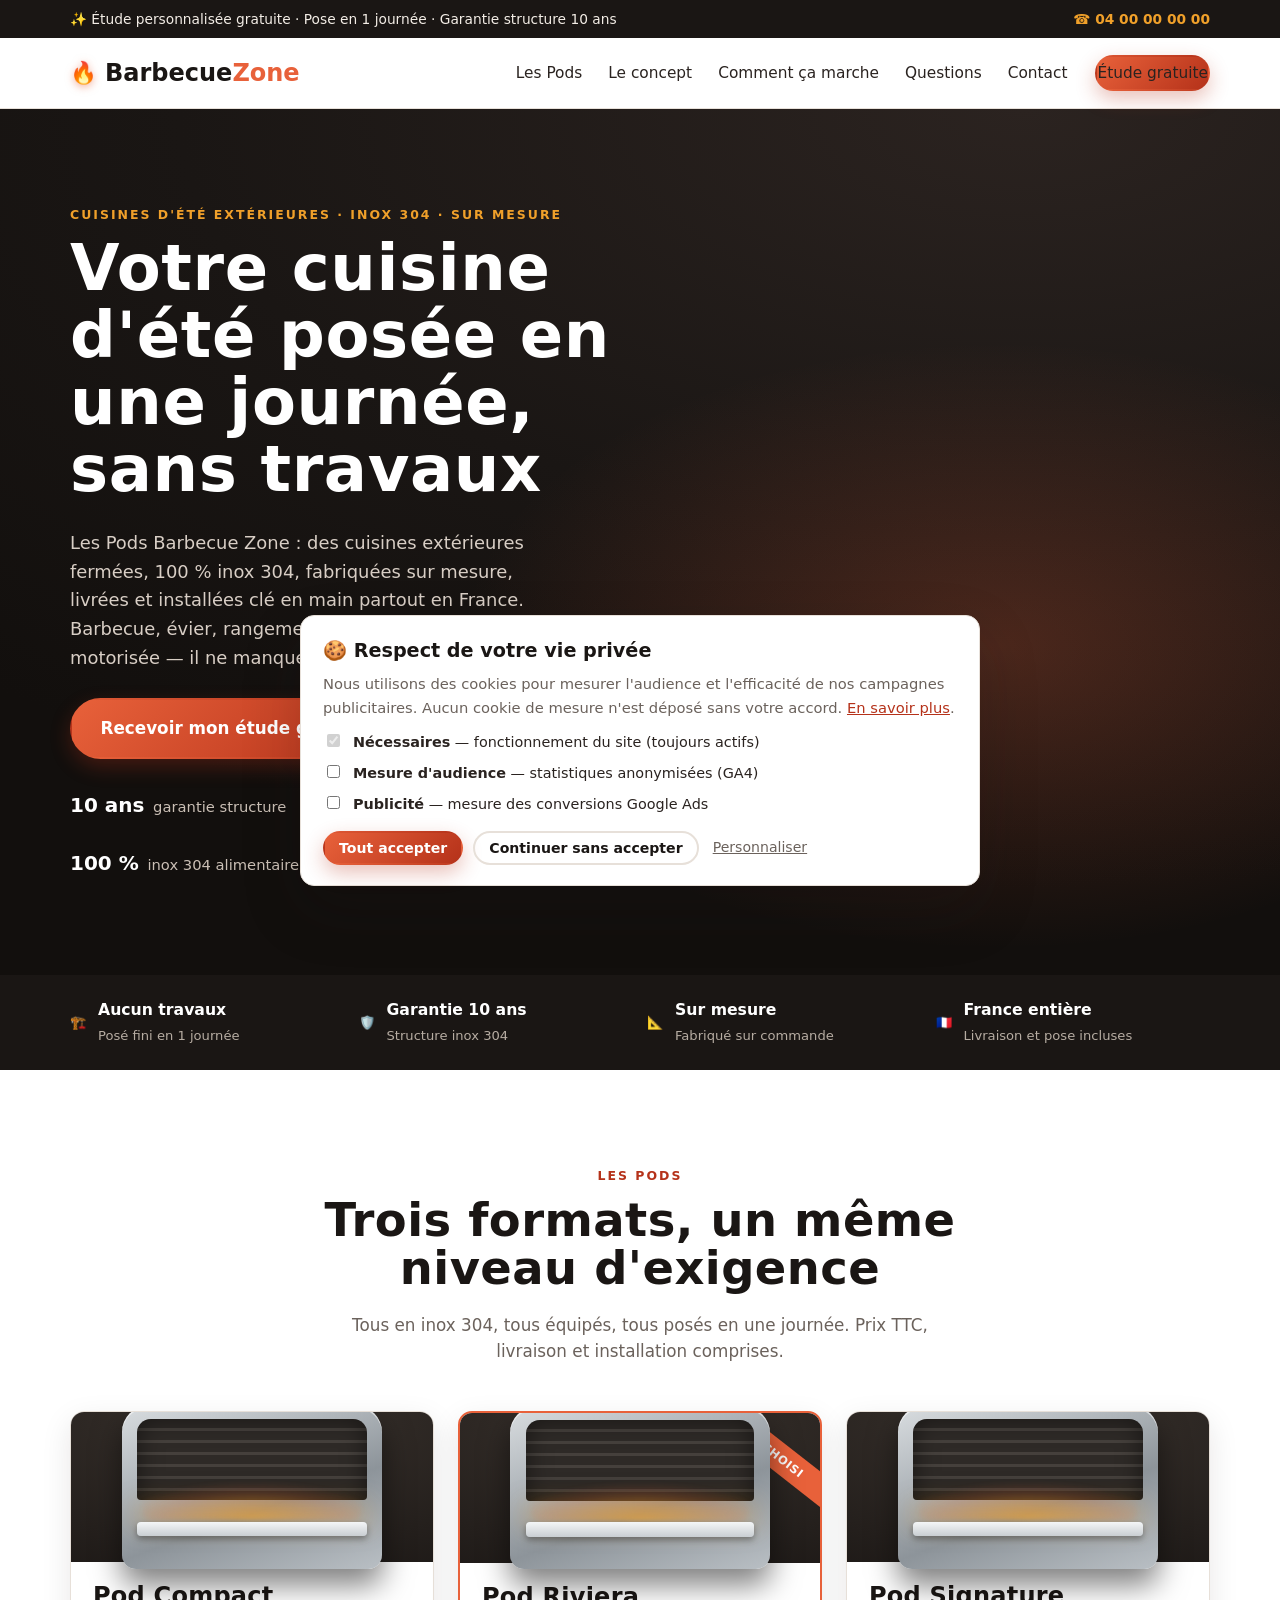
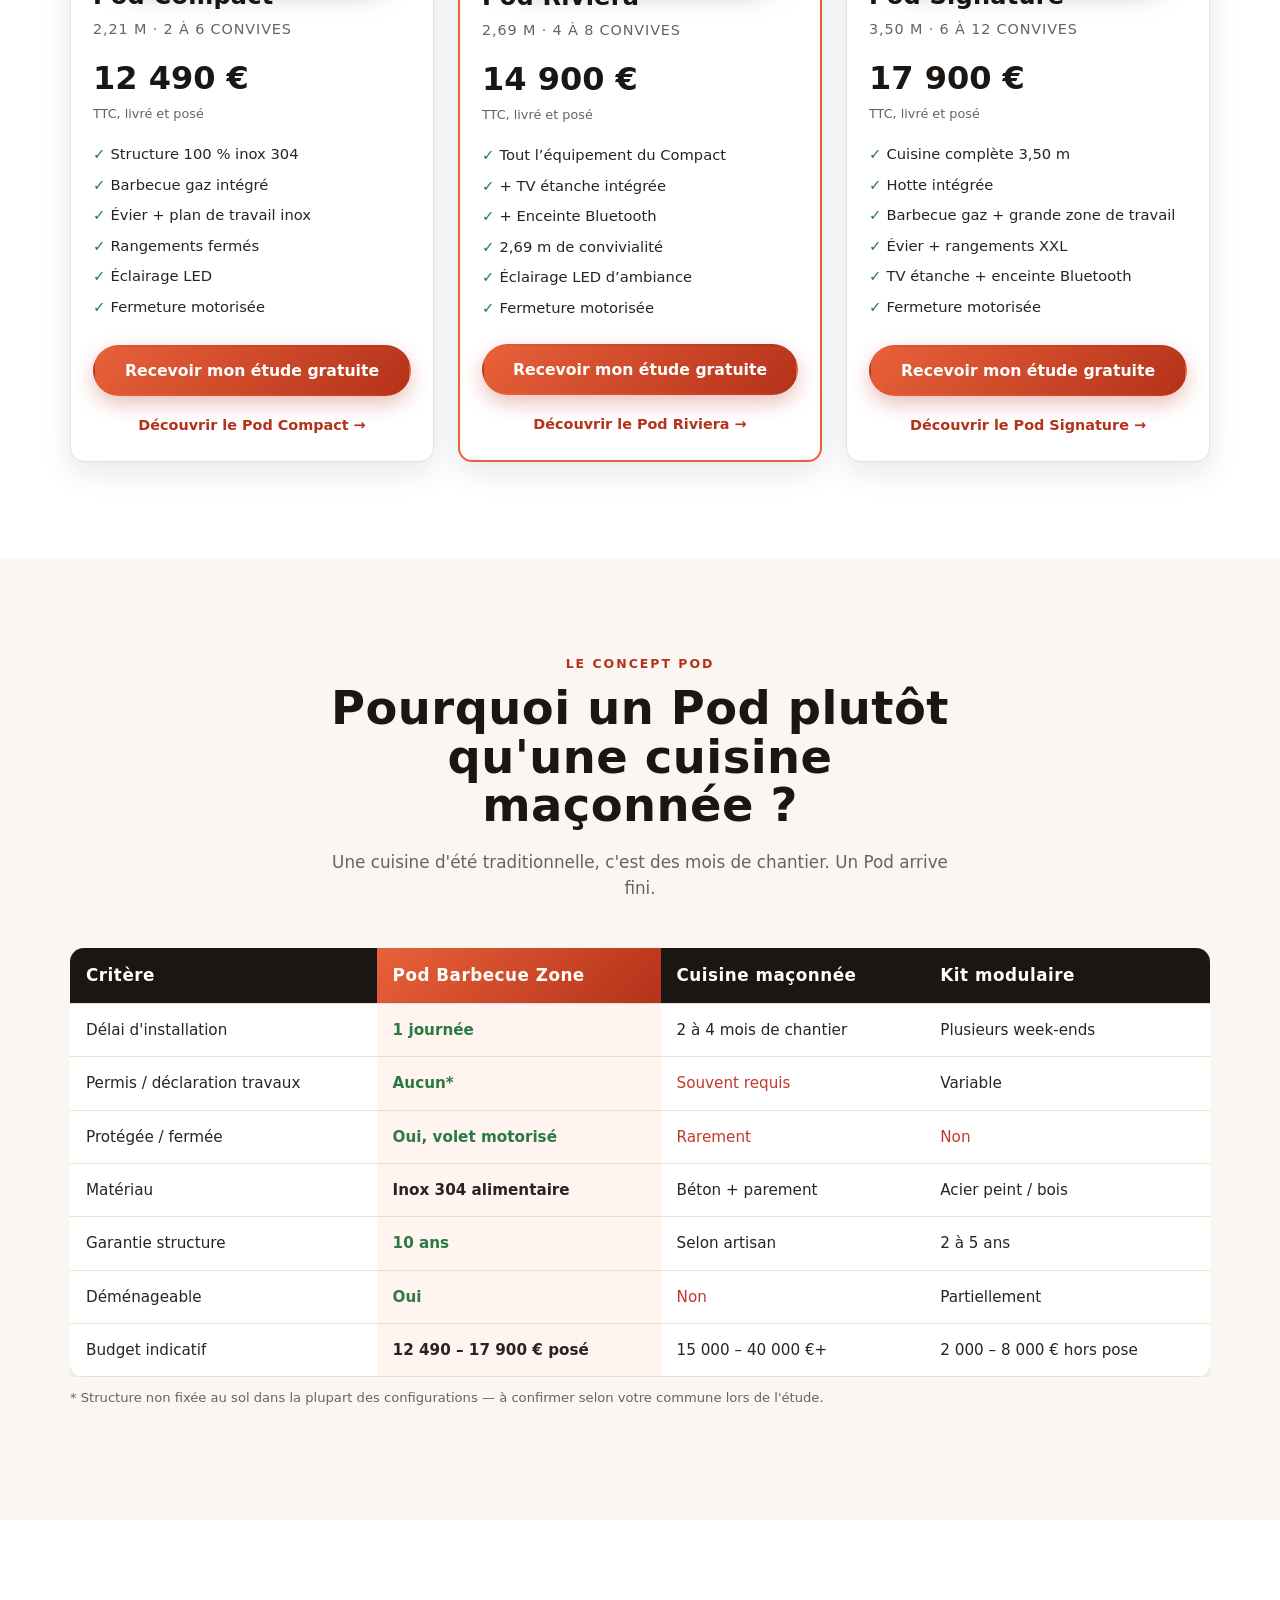
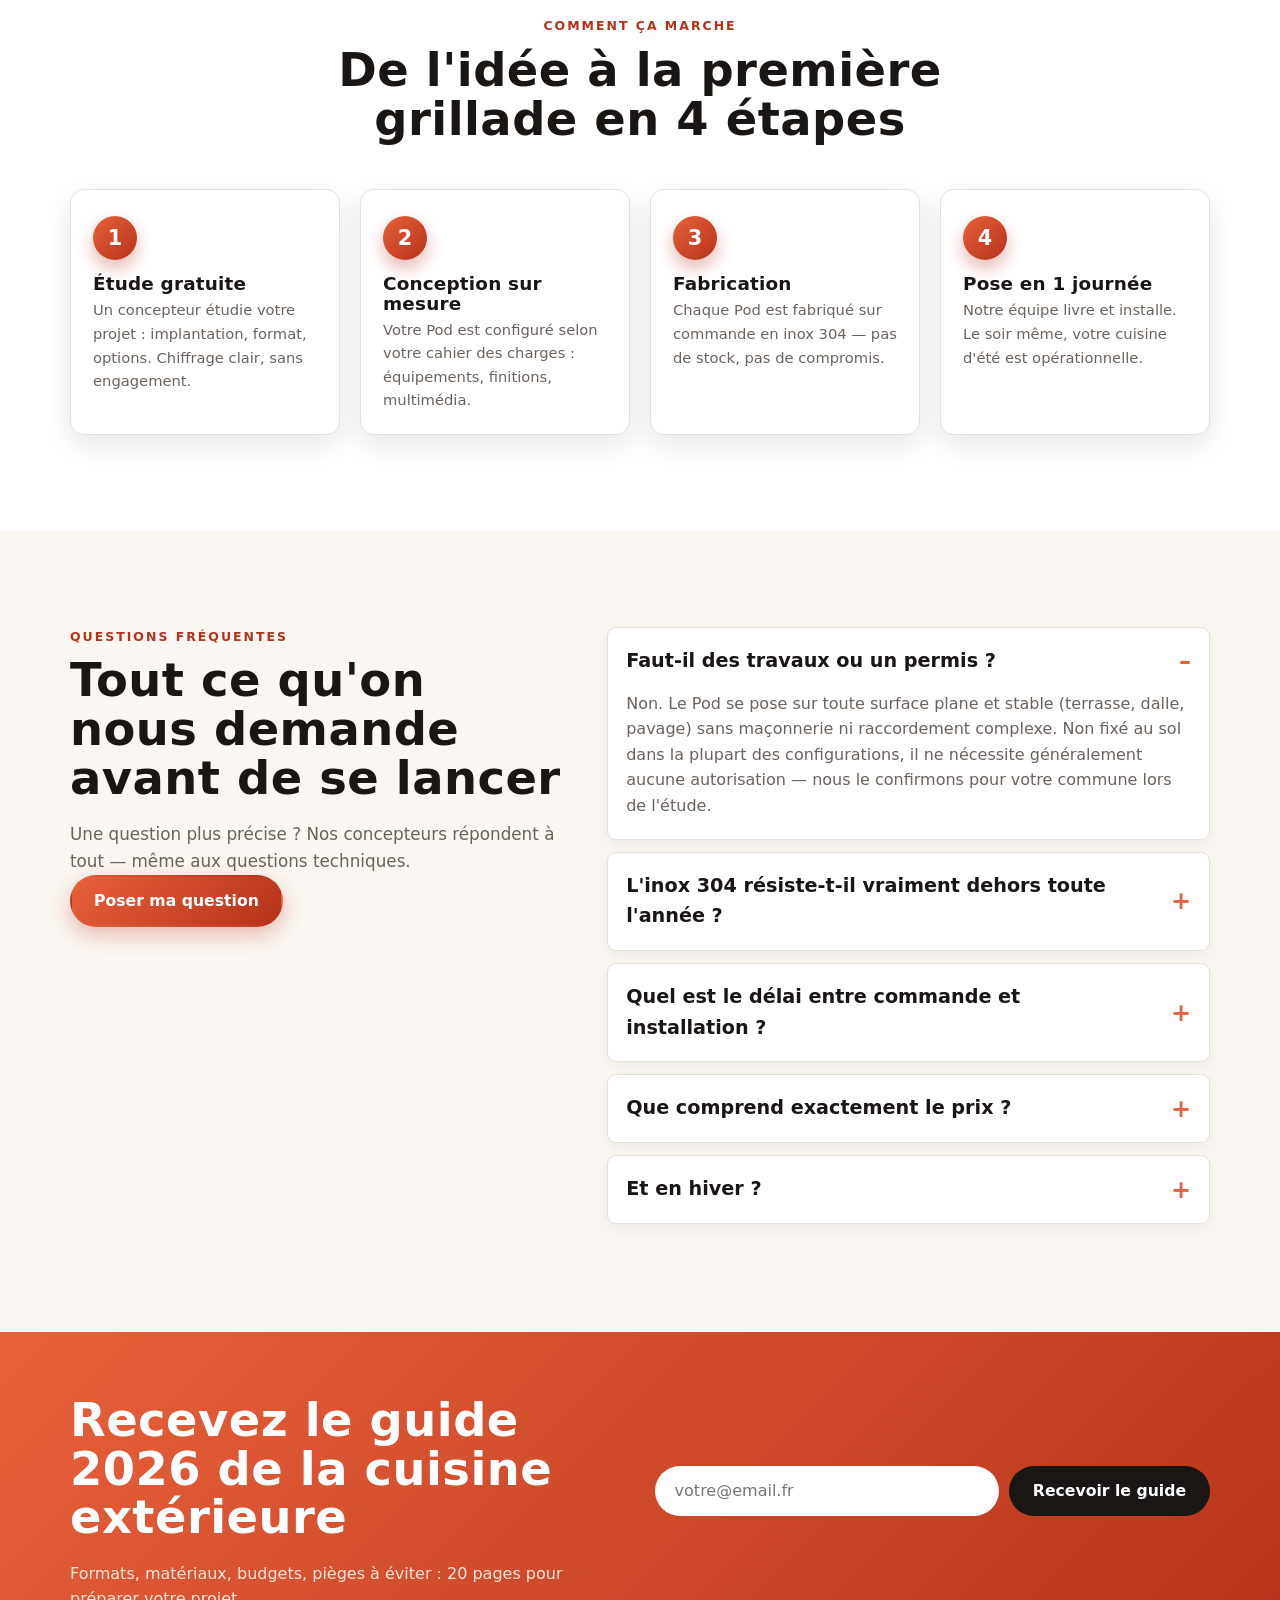
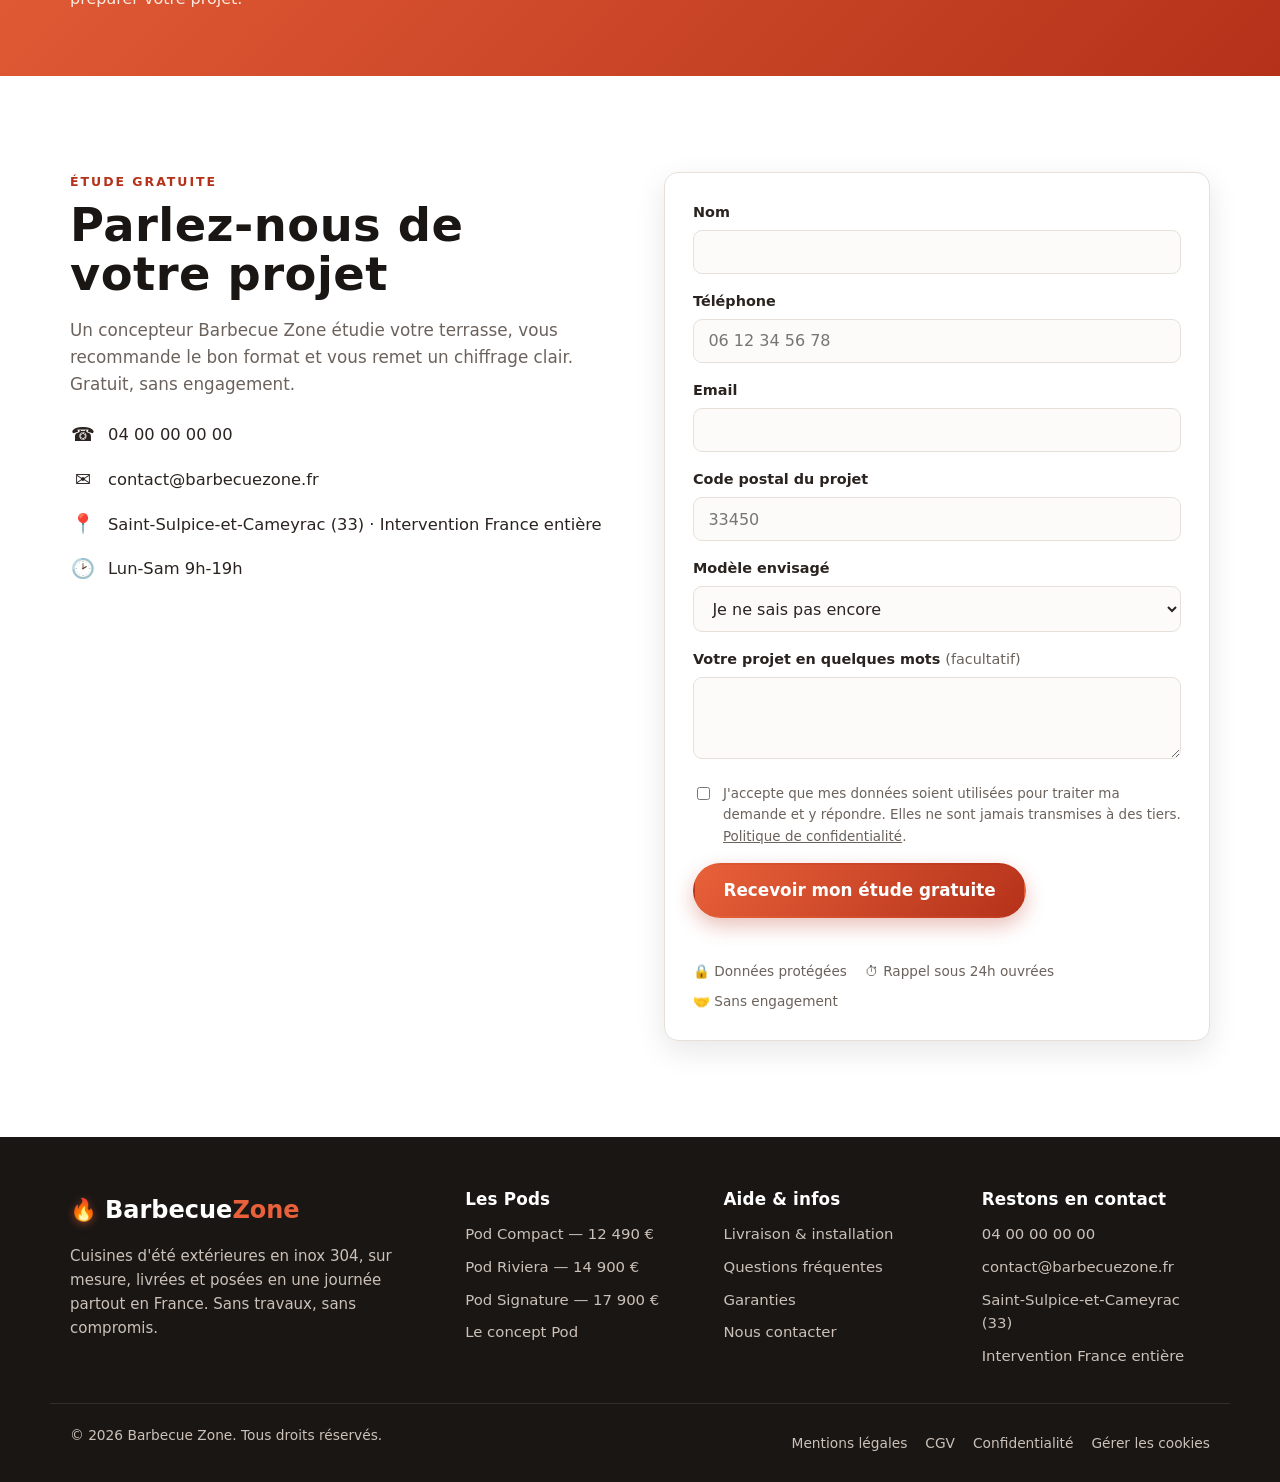
==== commit 12baac60: "feat!: pivot du site vers l'activité réelle — Pods cuisine extérieure premium Repositionnement compl" ====
--- a/barbecue-zone-website/index.html
+++ b/barbecue-zone-website/index.html
@@ -3,406 +3,279 @@
 <head>
   <meta charset="UTF-8" />
   <meta name="viewport" content="width=device-width, initial-scale=1.0" />
-  <title>Barbecue Zone — Barbecues, Planchas & Fumoirs | Livraison rapide en France</title>
-  <meta name="description" content="Barbecue Zone, votre spécialiste du barbecue en France : barbecues au charbon, au gaz, électriques, planchas, fumoirs et accessoires. Grandes marques, conseils d'experts, livraison rapide et SAV réactif." />
-  <meta name="keywords" content="barbecue, plancha, fumoir, barbecue charbon, barbecue gaz, barbecue électrique, accessoires barbecue, Weber, Campingaz, achat barbecue en ligne" />
-  <meta name="author" content="Barbecue Zone" />
+  <title>Cuisine d'été extérieure inox 304, posée en 1 jour | Barbecue Zone</title>
+  <meta name="description" content="Pods de cuisine extérieure haut de gamme : 100 % inox 304, sur mesure, livrés et installés en 1 journée sans travaux. Dès 12 490 € TTC posé. Garantie structure 10 ans. Étude gratuite." />
   <meta name="robots" content="index, follow" />
   <link rel="canonical" href="https://www.barbecuezone.fr/" />
-
-  <!-- Open Graph -->
   <meta property="og:type" content="website" />
   <meta property="og:site_name" content="Barbecue Zone" />
-  <meta property="og:title" content="Barbecue Zone — Le spécialiste du barbecue et de la plancha" />
-  <meta property="og:description" content="Barbecues au charbon, au gaz, électriques, planchas, fumoirs et accessoires. Grandes marques, conseils d'experts et livraison rapide en France." />
+  <meta property="og:title" content="Cuisine d'été extérieure inox 304, posée en 1 jour | Barbecue Zone" />
+  <meta property="og:description" content="Pods de cuisine extérieure haut de gamme : 100 % inox 304, sur mesure, livrés et installés en 1 journée sans travaux. Dès 12 490 € TTC posé. Garantie structure 10 ans. Étude gratuite." />
   <meta property="og:url" content="https://www.barbecuezone.fr/" />
   <meta property="og:image" content="https://www.barbecuezone.fr/assets/og-image.jpg" />
   <meta property="og:image:width" content="1200" />
   <meta property="og:image:height" content="630" />
   <meta property="og:locale" content="fr_FR" />
-
-  <!-- Twitter -->
   <meta name="twitter:card" content="summary_large_image" />
-  <meta name="twitter:title" content="Barbecue Zone — Le spécialiste du barbecue et de la plancha" />
-  <meta name="twitter:description" content="Barbecues, planchas, fumoirs et accessoires. Grandes marques, conseils d'experts, livraison rapide." />
   <meta name="twitter:image" content="https://www.barbecuezone.fr/assets/og-image.jpg" />
-
   <meta name="theme-color" content="#1a1614" />
   <link rel="icon" href="data:image/svg+xml,%3Csvg xmlns='http://www.w3.org/2000/svg' viewBox='0 0 32 32'%3E%3Ctext y='26' font-size='26'%3E%F0%9F%94%A5%3C/text%3E%3C/svg%3E" />
-  <!-- Polices : auto-hébergées (RGPD, pas d'appel à Google Fonts).
-       Déposez les .woff2 dans assets/fonts/ puis décommentez les @font-face
-       dans assets/css/styles.css — voir assets/fonts/README.md. -->
+  <!-- Polices auto-hébergées : voir assets/fonts/README.md -->
   <link rel="stylesheet" href="assets/css/styles.css" />
-
-  <!-- Structured data: local store -->
   <script type="application/ld+json">
-  {
-    "@context": "https://schema.org",
-    "@type": "Store",
-    "name": "Barbecue Zone",
-    "image": "https://www.barbecuezone.fr/assets/og-image.jpg",
-    "@id": "https://www.barbecuezone.fr/",
-    "url": "https://www.barbecuezone.fr/",
-    "telephone": "+33 4 00 00 00 00",
-    "priceRange": "€€",
-    "description": "Spécialiste du barbecue, de la plancha et du fumoir en France. Barbecues au charbon, au gaz et électriques, accessoires et pièces détachées.",
-    "address": {
-      "@type": "PostalAddress",
-      "addressCountry": "FR",
-      "addressLocality": "Montpellier",
-      "postalCode": "34000",
-      "streetAddress": "Zone d'activité"
-    },
-    "openingHoursSpecification": [
-      {
-        "@type": "OpeningHoursSpecification",
-        "dayOfWeek": ["Monday","Tuesday","Wednesday","Thursday","Friday"],
-        "opens": "09:00",
-        "closes": "19:00"
-      },
-      {
-        "@type": "OpeningHoursSpecification",
-        "dayOfWeek": "Saturday",
-        "opens": "09:00",
-        "closes": "18:00"
-      }
-    ]
-  }
+  {"@context":"https://schema.org","@type":"LocalBusiness","name":"Barbecue Zone","image":"https://www.barbecuezone.fr/assets/og-image.jpg","@id":"https://www.barbecuezone.fr/","url":"https://www.barbecuezone.fr/","telephone":"+33 4 00 00 00 00","priceRange":"€€€€","description":"Cuisines d'été extérieures fermées en inox 304, sur mesure, livrées et installées en une journée partout en France.","address":{"@type":"PostalAddress","addressCountry":"FR","addressLocality":"Saint-Sulpice-et-Cameyrac","postalCode":"33450"},"areaServed":"FR"}
   </script>
-  <!-- NOTE : ne réintroduire un "aggregateRating" dans ce JSON-LD que lorsque
-       de vrais avis collectés (plateforme d'avis vérifiés) l'étayeront. -->
 </head>
 <body>
   <a class="skip-link" href="#main">Aller au contenu principal</a>
 
-  <!-- Announcement bar -->
   <div class="announce">
     <div class="wrap announce__inner">
-      <span>🔥 Livraison offerte dès 49€ · Retour 30 jours · SAV français</span>
+      <span>✨ Étude personnalisée gratuite · Pose en 1 journée · Garantie structure 10 ans</span>
       <a href="tel:+33400000000" class="announce__phone">☎ 04 00 00 00 00</a>
     </div>
   </div>
 
-  <!-- Header -->
   <header class="site-header" id="top">
     <div class="wrap header__inner">
-      <a href="#top" class="brand" aria-label="Barbecue Zone, accueil">
+      <a href="index.html" class="brand" aria-label="Barbecue Zone, accueil">
         <span class="brand__flame" aria-hidden="true">🔥</span>
         <span class="brand__text">Barbecue<span class="brand__accent">Zone</span></span>
       </a>
-
-      <button class="nav-toggle" id="navToggle" aria-expanded="false" aria-controls="primaryNav" aria-label="Ouvrir le menu">
+      <button type="button" class="nav-toggle" id="navToggle" aria-expanded="false" aria-controls="primaryNav" aria-label="Ouvrir le menu">
         <span></span><span></span><span></span>
       </button>
-
       <nav class="primary-nav" id="primaryNav" aria-label="Navigation principale">
         <ul>
-          <li><a href="#categories">Nos univers</a></li>
-          <li><a href="#bestsellers">Meilleures ventes</a></li>
-          <li><a href="#guide">Guide d'achat</a></li>
-          <li><a href="#avis">Avis clients</a></li>
-          <li><a href="#contact">Contact</a></li>
+          <li><a href="index.html#pods">Les Pods</a></li>
+          <li><a href="index.html#concept">Le concept</a></li>
+          <li><a href="index.html#processus">Comment ça marche</a></li>
+          <li><a href="index.html#faq">Questions</a></li>
+          <li><a href="index.html#etude">Contact</a></li>
         </ul>
-        <a href="#contact" class="btn btn--primary nav-cta">Nous contacter</a>
+        <a href="index.html#etude" class="btn btn--primary nav-cta">Étude gratuite</a>
       </nav>
     </div>
   </header>
 
   <main id="main">
-
     <!-- Hero -->
     <section class="hero">
       <div class="wrap hero__inner">
         <div class="hero__content">
-          <p class="eyebrow">Le spécialiste du barbecue depuis 2009</p>
-          <h1>Faites monter la température de vos grillades</h1>
+          <p class="eyebrow">Cuisines d'été extérieures · Inox 304 · Sur mesure</p>
+          <h1>Votre cuisine d'été posée en une journée, sans travaux</h1>
           <p class="hero__lead">
-            Barbecues au charbon, au gaz, électriques, planchas et fumoirs des plus grandes marques.
-            Livraison rapide partout en France, conseils d'experts et un SAV qui décroche vraiment.
+            Les Pods Barbecue Zone : des cuisines extérieures fermées, 100 % inox 304,
+            fabriquées sur mesure, livrées et installées clé en main partout en France.
+            Barbecue, évier, rangements, LED, fermeture motorisée — il ne manque que vos invités.
           </p>
           <div class="hero__actions">
-            <a href="#categories" class="btn btn--primary btn--lg">Découvrir nos barbecues</a>
-            <a href="#guide" class="btn btn--ghost btn--lg">Quel barbecue choisir ?</a>
+            <a href="#etude" class="btn btn--primary btn--lg">Recevoir mon étude gratuite</a>
+            <a href="#pods" class="btn btn--ghost btn--lg">Voir les 3 modèles</a>
           </div>
           <ul class="hero__trust">
-            <li><strong>4,8/5</strong> · 2 143 avis vérifiés</li>
-            <li><strong>+120</strong> modèles en stock</li>
-            <li><strong>24-72h</strong> de livraison</li>
+            <li><strong>10 ans</strong> garantie structure</li>
+            <li><strong>1 jour</strong> de pose, zéro maçonnerie</li>
+            <li><strong>100 %</strong> inox 304 alimentaire</li>
           </ul>
         </div>
-        <div class="hero__visual" aria-hidden="true">
-          <div class="grill">
-            <div class="grill__lid"></div>
-            <div class="grill__bowl">
-              <span class="ember e1"></span>
-              <span class="ember e2"></span>
-              <span class="ember e3"></span>
-              <span class="ember e4"></span>
-              <span class="grate"></span>
-            </div>
-            <div class="grill__legs"></div>
-          </div>
-          <div class="spark s1"></div>
-          <div class="spark s2"></div>
-          <div class="spark s3"></div>
-        </div>
-      </div>
-    </section>
-
-    <!-- USP band -->
+        <div class="hero__visual pod-visual" aria-hidden="true">
+          <div>
+            <div class="pod"><span class="pod__glow"></span><span class="pod__tag">Dès 12 490 €</span></div>
+            <div class="pod__base"></div>
+          </div>
+        </div>
+      </div>
+    </section>
+
+    <!-- USP -->
     <section class="usp" aria-label="Nos engagements">
       <div class="wrap usp__grid">
-        <div class="usp__item">
-          <span class="usp__icon">🚚</span>
-          <div><strong>Livraison 24-72h</strong><span>Offerte dès 49€ d'achat</span></div>
-        </div>
-        <div class="usp__item">
-          <span class="usp__icon">🛡️</span>
-          <div><strong>Garantie 2 à 10 ans</strong><span>Selon les modèles</span></div>
-        </div>
-        <div class="usp__item">
-          <span class="usp__icon">↩️</span>
-          <div><strong>Retour 30 jours</strong><span>Satisfait ou remboursé</span></div>
-        </div>
-        <div class="usp__item">
-          <span class="usp__icon">🔧</span>
-          <div><strong>SAV & pièces détachées</strong><span>Une équipe basée en France</span></div>
-        </div>
-      </div>
-    </section>
-
-    <!-- Categories -->
-    <section class="section" id="categories">
+        <div class="usp__item"><span class="usp__icon">🏗️</span><div><strong>Aucun travaux</strong><span>Posé fini en 1 journée</span></div></div>
+        <div class="usp__item"><span class="usp__icon">🛡️</span><div><strong>Garantie 10 ans</strong><span>Structure inox 304</span></div></div>
+        <div class="usp__item"><span class="usp__icon">📐</span><div><strong>Sur mesure</strong><span>Fabriqué sur commande</span></div></div>
+        <div class="usp__item"><span class="usp__icon">🇫🇷</span><div><strong>France entière</strong><span>Livraison et pose incluses</span></div></div>
+      </div>
+    </section>
+
+    <!-- Les 3 Pods -->
+    <section class="section" id="pods">
       <div class="wrap">
         <header class="section__head">
-          <p class="eyebrow">Nos univers</p>
-          <h2>Trouvez le barbecue fait pour vous</h2>
-          <p class="section__sub">Du charbon traditionnel à la plancha du dimanche, chaque cuisson a son matériel.</p>
+          <p class="eyebrow">Les Pods</p>
+          <h2>Trois formats, un même niveau d'exigence</h2>
+          <p class="section__sub">Tous en inox 304, tous équipés, tous posés en une journée. Prix TTC, livraison et installation comprises.</p>
         </header>
-
-        <div class="cat-grid">
-          <a class="cat-card" href="barbecue-charbon.html" style="--c1:#e8613a;--c2:#b5321a">
-            <div class="cat-card__icon">🍖</div>
-            <h3>Barbecues au charbon</h3>
-            <p>Le vrai goût fumé, la braise et la convivialité.</p>
-            <span class="cat-card__link">Voir la sélection →</span>
-          </a>
-          <a class="cat-card" href="barbecue-gaz.html" style="--c1:#3a8ee8;--c2:#1a55b5">
-            <div class="cat-card__icon">🔵</div>
-            <h3>Barbecues au gaz</h3>
-            <p>Allumage immédiat et maîtrise parfaite de la chaleur.</p>
-            <span class="cat-card__link">Voir la sélection →</span>
-          </a>
-          <a class="cat-card" href="barbecue-electrique.html" style="--c1:#e8b13a;--c2:#b5851a">
-            <div class="cat-card__icon">⚡</div>
-            <h3>Barbecues électriques</h3>
-            <p>Idéal balcon et terrasse, sans fumée ni gaz.</p>
-            <span class="cat-card__link">Voir la sélection →</span>
-          </a>
-          <a class="cat-card" href="planchas.html" style="--c1:#e83a6f;--c2:#b51a45">
-            <div class="cat-card__icon">🍳</div>
-            <h3>Planchas</h3>
-            <p>Légumes, poissons, viandes saisies à la perfection.</p>
-            <span class="cat-card__link">Voir la sélection →</span>
-          </a>
-          <a class="cat-card" href="fumoirs.html" style="--c1:#7a5a3a;--c2:#4a3520">
-            <div class="cat-card__icon">💨</div>
-            <h3>Fumoirs & smokers</h3>
-            <p>Cuisson lente, low & slow, pour les puristes.</p>
-            <span class="cat-card__link">Voir la sélection →</span>
-          </a>
-          <a class="cat-card" href="accessoires.html" style="--c1:#4ab56a;--c2:#2a7a45">
-            <div class="cat-card__icon">🧰</div>
-            <h3>Accessoires & housses</h3>
-            <p>Ustensiles, thermomètres, briquettes, protections.</p>
-            <span class="cat-card__link">Voir la sélection →</span>
-          </a>
-        </div>
-      </div>
-    </section>
-
-    <!-- Bestsellers -->
-    <section class="section section--alt" id="bestsellers">
+        <div class="pod-grid">
+          <article class="pod-card">
+            
+            <div class="pod-card__media"><div class="pod" aria-hidden="true"><span class="pod__glow"></span></div></div>
+            <div class="pod-card__body">
+              <h3>Pod Compact</h3>
+              <p class="pod-card__dim">2,21 m · 2 à 6 convives</p>
+              <p class="pod-card__price">12 490 € <small>TTC, livré et posé</small></p>
+              <ul class="pod-card__feats">
+                <li>Structure 100 % inox 304</li>
+                <li>Barbecue gaz intégré</li>
+                <li>Évier + plan de travail inox</li>
+                <li>Rangements fermés</li>
+                <li>Éclairage LED</li>
+                <li>Fermeture motorisée</li>
+              </ul>
+              <a href="index.html#etude" class="btn btn--primary" data-pod="Pod Compact">Recevoir mon étude gratuite</a>
+              <a href="pod-compact.html" class="pod-card__more">Découvrir le Pod Compact →</a>
+            </div>
+          </article>
+          <article class="pod-card pod-card--featured">
+            <span class="pod-card__flag">Le plus choisi</span>
+            <div class="pod-card__media"><div class="pod" aria-hidden="true"><span class="pod__glow"></span></div></div>
+            <div class="pod-card__body">
+              <h3>Pod Riviera</h3>
+              <p class="pod-card__dim">2,69 m · 4 à 8 convives</p>
+              <p class="pod-card__price">14 900 € <small>TTC, livré et posé</small></p>
+              <ul class="pod-card__feats">
+                <li>Tout l’équipement du Compact</li>
+                <li>+ TV étanche intégrée</li>
+                <li>+ Enceinte Bluetooth</li>
+                <li>2,69 m de convivialité</li>
+                <li>Éclairage LED d’ambiance</li>
+                <li>Fermeture motorisée</li>
+              </ul>
+              <a href="index.html#etude" class="btn btn--primary" data-pod="Pod Riviera">Recevoir mon étude gratuite</a>
+              <a href="pod-riviera.html" class="pod-card__more">Découvrir le Pod Riviera →</a>
+            </div>
+          </article>
+          <article class="pod-card">
+            
+            <div class="pod-card__media"><div class="pod" aria-hidden="true"><span class="pod__glow"></span></div></div>
+            <div class="pod-card__body">
+              <h3>Pod Signature</h3>
+              <p class="pod-card__dim">3,50 m · 6 à 12 convives</p>
+              <p class="pod-card__price">17 900 € <small>TTC, livré et posé</small></p>
+              <ul class="pod-card__feats">
+                <li>Cuisine complète 3,50 m</li>
+                <li>Hotte intégrée</li>
+                <li>Barbecue gaz + grande zone de travail</li>
+                <li>Évier + rangements XXL</li>
+                <li>TV étanche + enceinte Bluetooth</li>
+                <li>Fermeture motorisée</li>
+              </ul>
+              <a href="index.html#etude" class="btn btn--primary" data-pod="Pod Signature">Recevoir mon étude gratuite</a>
+              <a href="pod-signature.html" class="pod-card__more">Découvrir le Pod Signature →</a>
+            </div>
+          </article>
+        </div>
+      </div>
+    </section>
+
+    <!-- Le concept -->
+    <section class="section section--alt" id="concept">
       <div class="wrap">
         <header class="section__head">
-          <p class="eyebrow">Coups de cœur</p>
-          <h2>Nos meilleures ventes du moment</h2>
-          <p class="section__sub">Les modèles préférés de nos clients, testés et approuvés par nos experts.</p>
+          <p class="eyebrow">Le concept Pod</p>
+          <h2>Pourquoi un Pod plutôt qu'une cuisine maçonnée&nbsp;?</h2>
+          <p class="section__sub">Une cuisine d'été traditionnelle, c'est des mois de chantier. Un Pod arrive fini.</p>
         </header>
-
-        <div class="prod-grid">
-          <article class="prod-card">
-            <div class="prod-card__media" style="--pc1:#e8613a;--pc2:#7a1e0e">
-              <span class="badge">Best-seller</span>
-              <span class="prod-card__emoji">🍖</span>
-            </div>
-            <div class="prod-card__body">
-              <p class="prod-card__brand">Charbon · Ø 57 cm</p>
-              <h3>Kettle Master 57</h3>
-              <div class="rating" aria-label="Noté 5 sur 5">★★★★★ <span>(412)</span></div>
-              <div class="prod-card__foot">
-                <span class="price"><span class="price__old">229€</span> 189€</span>
-                <button class="btn btn--primary btn--sm add-to-cart">Ajouter</button>
-              </div>
-            </div>
-          </article>
-
-          <article class="prod-card">
-            <div class="prod-card__media" style="--pc1:#3a8ee8;--pc2:#0e3a7a">
-              <span class="badge badge--hot">-20%</span>
-              <span class="prod-card__emoji">🔵</span>
-            </div>
-            <div class="prod-card__body">
-              <p class="prod-card__brand">Gaz · 3 brûleurs</p>
-              <h3>GasPro 300 Inox</h3>
-              <div class="rating" aria-label="Noté 4.5 sur 5">★★★★★ <span>(287)</span></div>
-              <div class="prod-card__foot">
-                <span class="price"><span class="price__old">549€</span> 439€</span>
-                <button class="btn btn--primary btn--sm add-to-cart">Ajouter</button>
-              </div>
-            </div>
-          </article>
-
-          <article class="prod-card">
-            <div class="prod-card__media" style="--pc1:#e83a6f;--pc2:#7a0e30">
-              <span class="badge">Nouveau</span>
-              <span class="prod-card__emoji">🍳</span>
-            </div>
-            <div class="prod-card__body">
-              <p class="prod-card__brand">Plancha · Inox 2 zones</p>
-              <h3>Teppan Duo 60</h3>
-              <div class="rating" aria-label="Noté 5 sur 5">★★★★★ <span>(156)</span></div>
-              <div class="prod-card__foot">
-                <span class="price">329€</span>
-                <button class="btn btn--primary btn--sm add-to-cart">Ajouter</button>
-              </div>
-            </div>
-          </article>
-
-          <article class="prod-card">
-            <div class="prod-card__media" style="--pc1:#7a5a3a;--pc2:#3a2510">
-              <span class="badge badge--dark">Édition pro</span>
-              <span class="prod-card__emoji">💨</span>
-            </div>
-            <div class="prod-card__body">
-              <p class="prod-card__brand">Fumoir · Acier 3 mm</p>
-              <h3>SmokeMaster XL</h3>
-              <div class="rating" aria-label="Noté 5 sur 5">★★★★★ <span>(98)</span></div>
-              <div class="prod-card__foot">
-                <span class="price">699€</span>
-                <button class="btn btn--primary btn--sm add-to-cart">Ajouter</button>
-              </div>
-            </div>
-          </article>
-        </div>
-      </div>
-    </section>
-
-    <!-- Guide -->
-    <section class="section" id="guide">
+        <div class="compare">
+          <table>
+            <thead>
+              <tr><th scope="col">Critère</th><th class="hl" scope="col">Pod Barbecue Zone</th><th scope="col">Cuisine maçonnée</th><th scope="col">Kit modulaire</th></tr>
+            </thead>
+            <tbody>
+              <tr><td>Délai d'installation</td><td class="hl"><span class="yes">1 journée</span></td><td>2 à 4 mois de chantier</td><td>Plusieurs week-ends</td></tr>
+              <tr><td>Permis / déclaration travaux</td><td class="hl"><span class="yes">Aucun*</span></td><td><span class="no">Souvent requis</span></td><td>Variable</td></tr>
+              <tr><td>Protégée / fermée</td><td class="hl"><span class="yes">Oui, volet motorisé</span></td><td><span class="no">Rarement</span></td><td><span class="no">Non</span></td></tr>
+              <tr><td>Matériau</td><td class="hl">Inox 304 alimentaire</td><td>Béton + parement</td><td>Acier peint / bois</td></tr>
+              <tr><td>Garantie structure</td><td class="hl"><span class="yes">10 ans</span></td><td>Selon artisan</td><td>2 à 5 ans</td></tr>
+              <tr><td>Déménageable</td><td class="hl"><span class="yes">Oui</span></td><td><span class="no">Non</span></td><td>Partiellement</td></tr>
+              <tr><td>Budget indicatif</td><td class="hl">12 490 – 17 900 € posé</td><td>15 000 – 40 000 €+</td><td>2 000 – 8 000 € hors pose</td></tr>
+            </tbody>
+          </table>
+        </div>
+        <p style="font-size:.82rem;color:var(--muted);margin-top:10px">* Structure non fixée au sol dans la plupart des configurations — à confirmer selon votre commune lors de l'étude.</p>
+      </div>
+    </section>
+
+    <!-- Processus -->
+    <section class="section" id="processus">
+      <div class="wrap">
+        <header class="section__head">
+          <p class="eyebrow">Comment ça marche</p>
+          <h2>De l'idée à la première grillade en 4 étapes</h2>
+        </header>
+        <div class="steps">
+          <div class="step"><h3>Étude gratuite</h3><p>Un concepteur étudie votre projet : implantation, format, options. Chiffrage clair, sans engagement.</p></div>
+          <div class="step"><h3>Conception sur mesure</h3><p>Votre Pod est configuré selon votre cahier des charges : équipements, finitions, multimédia.</p></div>
+          <div class="step"><h3>Fabrication</h3><p>Chaque Pod est fabriqué sur commande en inox 304 — pas de stock, pas de compromis.</p></div>
+          <div class="step"><h3>Pose en 1 journée</h3><p>Notre équipe livre et installe. Le soir même, votre cuisine d'été est opérationnelle.</p></div>
+        </div>
+      </div>
+    </section>
+
+    <!-- FAQ -->
+    <section class="section section--alt" id="faq">
       <div class="wrap guide">
         <div class="guide__intro">
-          <p class="eyebrow">Guide d'achat</p>
-          <h2>Charbon, gaz, électrique ou plancha&nbsp;?</h2>
-          <p class="section__sub">
-            Chaque énergie a ses atouts. Voici comment choisir selon votre espace, votre budget et le goût que vous recherchez.
-          </p>
-          <a href="#contact" class="btn btn--primary">Demander conseil à un expert</a>
-        </div>
-
-        <div class="faq" id="faq">
+          <p class="eyebrow">Questions fréquentes</p>
+          <h2>Tout ce qu'on nous demande avant de se lancer</h2>
+          <p class="section__sub">Une question plus précise ? Nos concepteurs répondent à tout — même aux questions techniques.</p>
+          <a href="#etude" class="btn btn--primary">Poser ma question</a>
+        </div>
+        <div class="faq">
           <details class="faq__item" open>
-            <summary>Quel barbecue pour un petit balcon&nbsp;?</summary>
-            <p>Optez pour un barbecue électrique ou une plancha compacte : pas de fumée épaisse, pas de stockage de combustible et une montée en température rapide. Idéal en copropriété.</p>
+            <summary>Faut-il des travaux ou un permis&nbsp;?</summary>
+            <p>Non. Le Pod se pose sur toute surface plane et stable (terrasse, dalle, pavage) sans maçonnerie ni raccordement complexe. Non fixé au sol dans la plupart des configurations, il ne nécessite généralement aucune autorisation — nous le confirmons pour votre commune lors de l'étude.</p>
           </details>
           <details class="faq__item">
-            <summary>Charbon ou gaz pour le goût&nbsp;?</summary>
-            <p>Le charbon offre ce goût fumé inimitable et de fortes températures. Le gaz privilégie la praticité : allumage instantané, réglage précis et nettoyage facile. Beaucoup de nos clients possèdent… les deux.</p>
+            <summary>L'inox 304 résiste-t-il vraiment dehors toute l'année&nbsp;?</summary>
+            <p>C'est le grade alimentaire utilisé en cuisine professionnelle : il résiste à la corrosion, aux UV et même à l'air marin. Structure garantie 10 ans, sans entretien structurel — un simple nettoyage suffit.</p>
           </details>
           <details class="faq__item">
-            <summary>Quelle surface de cuisson choisir&nbsp;?</summary>
-            <p>Comptez environ 40 cm de diamètre pour 4 personnes, 50-57 cm pour 6 à 8, et au-delà pour les grandes tablées. Mieux vaut voir large que manquer de place.</p>
+            <summary>Quel est le délai entre commande et installation&nbsp;?</summary>
+            <p>Chaque Pod étant fabriqué sur commande, le délai est communiqué lors de l'étude selon la configuration choisie et la période. L'installation elle-même ne prend qu'une journée.</p>
           </details>
           <details class="faq__item">
-            <summary>Proposez-vous les pièces détachées&nbsp;?</summary>
-            <p>Oui. Grilles, brûleurs, thermomètres, allumeurs, housses : notre SAV français vous aide à faire durer votre barbecue plutôt que de le remplacer.</p>
-          </details>
-        </div>
-      </div>
-    </section>
-
-    <!-- Brands -->
-    <section class="brands" aria-label="Marques distribuées">
-      <div class="wrap">
-        <p class="brands__title">Les grandes marques que nous distribuons</p>
-        <ul class="brands__list">
-          <li>Weber</li>
-          <li>Campingaz</li>
-          <li>Napoleon</li>
-          <li>Char-Broil</li>
-          <li>Le Marquier</li>
-          <li>Traeger</li>
-          <li>Cadac</li>
-        </ul>
-      </div>
-    </section>
-
-    <!-- Reviews -->
-    <section class="section section--alt" id="avis">
-      <div class="wrap">
-        <header class="section__head">
-          <p class="eyebrow">Ils nous font confiance</p>
-          <h2>4,8/5 sur plus de 2 000 avis</h2>
-        </header>
-        <div class="reviews">
-          <figure class="review">
-            <div class="rating">★★★★★</div>
-            <blockquote>« Commande le lundi, barbecue monté sur ma terrasse le mercredi. Les conseils au téléphone ont été précieux pour choisir la bonne taille. »</blockquote>
-            <figcaption>— Julien M., Montpellier</figcaption>
-          </figure>
-          <figure class="review">
-            <div class="rating">★★★★★</div>
-            <blockquote>« Une pièce de mon vieux Weber a lâché : SAV réactif, pièce trouvée en 5 minutes. Ils m'ont évité de racheter un barbecue entier. »</blockquote>
-            <figcaption>— Sophie L., Lyon</figcaption>
-          </figure>
-          <figure class="review">
-            <div class="rating">★★★★★</div>
-            <blockquote>« La plancha Teppan Duo est un régal, deux zones de cuisson c'est le confort absolu pour recevoir. Livraison nickel. »</blockquote>
-            <figcaption>— Karim B., Toulouse</figcaption>
-          </figure>
-        </div>
-      </div>
-    </section>
-
-    <!-- CTA / Newsletter -->
+            <summary>Que comprend exactement le prix&nbsp;?</summary>
+            <p>Tout : la fabrication sur mesure, les équipements du modèle choisi, la livraison partout en France et l'installation complète par notre équipe. Le prix affiché est le prix final, TTC, posé.</p>
+          </details>
+          <details class="faq__item">
+            <summary>Et en hiver&nbsp;?</summary>
+            <p>La fermeture motorisée protège intégralement les équipements. Le Pod reste dehors toute l'année — beaucoup de nos clients continuent de l'utiliser en hiver pour les plats mijotés et les soirées raclette.</p>
+          </details>
+        </div>
+      </div>
+    </section>
+
+    <!-- CTA guide -->
     <section class="cta-band">
       <div class="wrap cta-band__inner">
         <div>
-          <h2>Recevez nos bons plans grillades</h2>
-          <p>Recettes, promos exclusives et conseils de saison. Pas de spam, désinscription en un clic.</p>
+          <h2>Recevez le guide 2026 de la cuisine extérieure</h2>
+          <p>Formats, matériaux, budgets, pièges à éviter : 20 pages pour préparer votre projet.</p>
         </div>
         <form class="newsletter" id="newsletter" novalidate>
           <label class="sr-only" for="nlEmail">Votre adresse email</label>
           <input type="email" id="nlEmail" name="email" placeholder="votre@email.fr" required />
           <p class="hp-field" aria-hidden="true"><label>Ne pas remplir <input type="text" name="bz_hp" tabindex="-1" autocomplete="off" /></label></p>
-          <button type="submit" class="btn btn--primary">Je m'inscris</button>
+          <button type="submit" class="btn btn--primary">Recevoir le guide</button>
           <p class="newsletter__msg" id="nlMsg" role="status" aria-live="polite"></p>
         </form>
       </div>
     </section>
 
-    <!-- Contact -->
-    <section class="section" id="contact">
+    <!-- Étude gratuite -->
+    <section class="section" id="etude">
       <div class="wrap contact">
         <div class="contact__info">
-          <p class="eyebrow">Contact</p>
-          <h2>Une question&nbsp;? Parlons-en</h2>
-          <p class="section__sub">Nos conseillers passionnés vous répondent du lundi au samedi. Devis, disponibilité, choix du modèle : on est là.</p>
+          <p class="eyebrow">Étude gratuite</p>
+          <h2>Parlez-nous de votre projet</h2>
+          <p class="section__sub">Un concepteur Barbecue Zone étudie votre terrasse, vous recommande le bon format et vous remet un chiffrage clair. Gratuit, sans engagement.</p>
           <ul class="contact__list">
             <li><span>☎</span> <a href="tel:+33400000000">04 00 00 00 00</a></li>
             <li><span>✉</span> <a href="mailto:contact@barbecuezone.fr">contact@barbecuezone.fr</a></li>
-            <li><span>📍</span> Montpellier &amp; livraison partout en France</li>
-            <li><span>🕑</span> Lun-Ven 9h-19h · Sam 9h-18h</li>
+            <li><span>📍</span> Saint-Sulpice-et-Cameyrac (33) · Intervention France entière</li>
+            <li><span>🕑</span> Lun-Sam 9h-19h</li>
           </ul>
         </div>
 
@@ -412,21 +285,30 @@
             <input type="text" id="cName" name="name" required autocomplete="name" />
           </div>
           <div class="field">
+            <label for="cPhone">Téléphone</label>
+            <input type="tel" id="cPhone" name="phone" required autocomplete="tel" placeholder="06 12 34 56 78" />
+          </div>
+          <div class="field">
             <label for="cEmail">Email</label>
             <input type="email" id="cEmail" name="email" required autocomplete="email" />
           </div>
           <div class="field">
-            <label for="cSubject">Sujet</label>
-            <select id="cSubject" name="subject">
-              <option>Conseil avant achat</option>
-              <option>Suivi de commande</option>
-              <option>SAV / pièces détachées</option>
-              <option>Autre demande</option>
+            <label for="cZip">Code postal du projet</label>
+            <input type="text" id="cZip" name="zip" inputmode="numeric" autocomplete="postal-code" placeholder="33450" />
+          </div>
+          <div class="field">
+            <label for="cSubject">Modèle envisagé</label>
+            <select id="cSubject" name="model">
+              <option>Je ne sais pas encore</option>
+              <option>Pod Compact (12 490 €)</option>
+              <option>Pod Riviera (14 900 €)</option>
+              <option>Pod Signature (17 900 €)</option>
+              <option>Projet professionnel (hôtel, gîte, camping…)</option>
             </select>
           </div>
           <div class="field">
-            <label for="cMessage">Votre message</label>
-            <textarea id="cMessage" name="message" rows="4" required></textarea>
+            <label for="cMessage">Votre projet en quelques mots <span style="font-weight:400;color:var(--muted)">(facultatif)</span></label>
+            <textarea id="cMessage" name="message" rows="3"></textarea>
           </div>
           <p class="hp-field" aria-hidden="true"><label>Ne pas remplir <input type="text" name="bz_hp" tabindex="-1" autocomplete="off" /></label></p>
           <div class="field--consent">
@@ -434,47 +316,43 @@
             <label for="cRgpd">J'accepte que mes données soient utilisées pour traiter ma demande et y répondre.
               Elles ne sont jamais transmises à des tiers. <a href="confidentialite.html">Politique de confidentialité</a>.</label>
           </div>
-          <button type="submit" class="btn btn--primary btn--lg">Envoyer ma demande</button>
+          <button type="submit" class="btn btn--primary btn--lg">Recevoir mon étude gratuite</button>
           <p class="form__msg" id="contactMsg" role="status" aria-live="polite"></p>
-          <ul class="assurance" aria-label="Garanties">
+          <ul class="assurance">
             <li>🔒 Données protégées</li>
-            <li>⏱ Réponse sous 24h ouvrées</li>
-            <li>📞 Ou par téléphone : <a href="tel:+33400000000">04 00 00 00 00</a></li>
+            <li>⏱ Rappel sous 24h ouvrées</li>
+            <li>🤝 Sans engagement</li>
           </ul>
         </form>
       </div>
     </section>
   </main>
 
-  <!-- Footer -->
   <footer class="site-footer">
     <div class="wrap footer__grid">
       <div class="footer__brand">
-        <a href="#top" class="brand brand--light">
+        <a href="index.html" class="brand brand--light">
           <span class="brand__flame" aria-hidden="true">🔥</span>
           <span class="brand__text">Barbecue<span class="brand__accent">Zone</span></span>
         </a>
-        <p>Votre spécialiste du barbecue, de la plancha et du fumoir. Des grandes marques, de vrais conseils et un SAV français.</p>
-      </div>
-      <nav class="footer__col" aria-label="Nos univers">
-        <h3>Nos univers</h3>
+        <p>Cuisines d'été extérieures en inox 304, sur mesure, livrées et posées en une journée partout en France. Sans travaux, sans compromis.</p>
+      </div>
+      <nav class="footer__col" aria-label="Les Pods">
+        <h3>Les Pods</h3>
         <ul>
-          <li><a href="barbecue-charbon.html">Barbecues au charbon</a></li>
-          <li><a href="barbecue-gaz.html">Barbecues au gaz</a></li>
-          <li><a href="barbecue-electrique.html">Barbecues électriques</a></li>
-          <li><a href="planchas.html">Planchas</a></li>
-          <li><a href="fumoirs.html">Fumoirs &amp; smokers</a></li>
-          <li><a href="accessoires.html">Accessoires &amp; housses</a></li>
+          <li><a href="pod-compact.html">Pod Compact — 12 490 €</a></li>
+          <li><a href="pod-riviera.html">Pod Riviera — 14 900 €</a></li>
+          <li><a href="pod-signature.html">Pod Signature — 17 900 €</a></li>
+          <li><a href="index.html#concept">Le concept Pod</a></li>
         </ul>
       </nav>
       <nav class="footer__col" aria-label="Aide">
         <h3>Aide &amp; infos</h3>
         <ul>
-          <li><a href="#guide">Guide d'achat</a></li>
-          <li><a href="#avis">Avis clients</a></li>
-          <li><a href="#contact">Livraison &amp; retours</a></li>
-          <li><a href="#contact">SAV &amp; pièces détachées</a></li>
-          <li><a href="#contact">Nous contacter</a></li>
+          <li><a href="index.html#processus">Livraison &amp; installation</a></li>
+          <li><a href="index.html#faq">Questions fréquentes</a></li>
+          <li><a href="index.html#faq">Garanties</a></li>
+          <li><a href="index.html#etude">Nous contacter</a></li>
         </ul>
       </nav>
       <div class="footer__col">
@@ -482,7 +360,8 @@
         <ul>
           <li><a href="tel:+33400000000">04 00 00 00 00</a></li>
           <li><a href="mailto:contact@barbecuezone.fr">contact@barbecuezone.fr</a></li>
-          <li>Lun-Ven 9h-19h · Sam 9h-18h</li>
+          <li>Saint-Sulpice-et-Cameyrac (33)</li>
+          <li>Intervention France entière</li>
         </ul>
       </div>
     </div>
@@ -497,10 +376,9 @@
     </div>
   </footer>
 
-  <!-- Barre CTA persistante (mobile uniquement) -->
   <nav class="mobile-cta" aria-label="Actions rapides">
     <a class="mobile-cta__call" href="tel:+33400000000">📞 Appeler</a>
-    <a class="mobile-cta__shop" href="#categories">🔥 Voir les barbecues</a>
+    <a class="mobile-cta__shop" href="index.html#etude">✨ Étude gratuite</a>
   </nav>
 
   <script src="assets/js/config.js"></script>
--- a/barbecue-zone-website/assets/css/styles.css
+++ b/barbecue-zone-website/assets/css/styles.css
@@ -508,3 +508,107 @@
 
 .error-page { text-align: center; padding-block: clamp(60px, 12vw, 140px); }
 .error-page .brand__flame { font-size: 4rem; display: block; margin-bottom: 10px; }
+
+/* =========================================================
+   Univers "Pod" — cuisine extérieure premium
+   ========================================================= */
+
+/* Illustration CSS d'un Pod (capsule inox, volet, plan de travail, LED) */
+.pod-visual { position: relative; display: grid; place-items: center; min-height: 300px; }
+.pod {
+  position: relative; width: min(420px, 90%); aspect-ratio: 16/10;
+  border-radius: 26px 26px 14px 14px;
+  background: linear-gradient(160deg, #d9dde0 0%, #aeb4b9 35%, #8d949a 60%, #b9bfc4 100%);
+  box-shadow: inset 0 2px 0 rgba(255,255,255,.55), 0 30px 60px rgba(0,0,0,.45);
+  overflow: hidden;
+}
+.pod::before { /* volet roulant motorisé */
+  content: ""; position: absolute; inset: 8% 6% 42% 6%; border-radius: 14px 14px 4px 4px;
+  background: repeating-linear-gradient(180deg, #2e2a27 0 9px, #45403c 9px 12px);
+  box-shadow: inset 0 0 24px rgba(0,0,0,.5);
+}
+.pod::after { /* plan de travail + éclairage LED */
+  content: ""; position: absolute; left: 6%; right: 6%; bottom: 20%;
+  height: 9%; border-radius: 4px;
+  background: linear-gradient(180deg, #f4f6f7, #c9ced2);
+  box-shadow: 0 -14px 26px rgba(240,160,42,.5), 0 3px 6px rgba(0,0,0,.35);
+}
+.pod__glow {
+  position: absolute; inset: 46% 8% 30% 8%; border-radius: 8px;
+  background: radial-gradient(60% 100% at 50% 100%, rgba(240,160,42,.6), rgba(232,97,58,.15) 70%, transparent);
+  filter: blur(2px); animation: glow 3s ease-in-out infinite;
+}
+.pod__base { width: min(420px, 90%); height: 10px; margin-top: -4px; border-radius: 0 0 10px 10px;
+  background: linear-gradient(180deg, #3a332e, #211c19); box-shadow: 0 14px 30px rgba(0,0,0,.5); }
+.pod__tag {
+  position: absolute; top: 8%; right: 4%; background: var(--charcoal); color: var(--flame);
+  font-family: var(--disp); font-weight: 700; font-size: .95rem; letter-spacing: .06em;
+  padding: 7px 14px; border-radius: 999px; box-shadow: var(--shadow);
+}
+
+/* Cartes Pod (offre) */
+.pod-grid { display: grid; grid-template-columns: repeat(3, 1fr); gap: 24px; align-items: stretch; }
+.pod-card {
+  position: relative; display: flex; flex-direction: column;
+  background: #fff; border: 1px solid var(--line); border-radius: var(--radius);
+  box-shadow: var(--shadow); overflow: hidden;
+  transition: transform .16s ease, box-shadow .2s ease;
+}
+.pod-card:hover { transform: translateY(-5px); box-shadow: var(--shadow-lg); }
+.pod-card--featured { border: 2px solid var(--ember); }
+.pod-card__flag {
+  position: absolute; top: 14px; right: -34px; transform: rotate(38deg);
+  background: var(--ember); color: #fff; font-size: .72rem; font-weight: 700;
+  letter-spacing: .06em; text-transform: uppercase; padding: 5px 40px;
+}
+.pod-card__media {
+  height: 150px; display: grid; place-items: center;
+  background: radial-gradient(120% 140% at 50% 0%, #3a332e, var(--charcoal));
+}
+.pod-card__media .pod { width: 72%; box-shadow: inset 0 2px 0 rgba(255,255,255,.5), 0 16px 30px rgba(0,0,0,.5); }
+.pod-card__body { padding: 22px 22px 24px; display: flex; flex-direction: column; gap: 8px; flex: 1; }
+.pod-card__body h3 { font-size: 1.5rem; margin: 0; }
+.pod-card__dim { color: var(--muted); font-size: .9rem; text-transform: uppercase; letter-spacing: .06em; margin: 0; }
+.pod-card__price { font-family: var(--disp); font-weight: 800; font-size: 2rem; color: var(--charcoal); margin: 4px 0 0; }
+.pod-card__price small { font-family: var(--sans); font-weight: 500; font-size: .8rem; color: var(--muted); display: block; }
+.pod-card__feats { list-style: none; margin: 10px 0 16px; padding: 0; display: grid; gap: 7px; font-size: .92rem; color: var(--ink); }
+.pod-card__feats li::before { content: "✓ "; color: var(--ok); font-weight: 700; }
+.pod-card__body .btn { margin-top: auto; }
+.pod-card__more { text-align: center; font-size: .9rem; font-weight: 600; color: var(--ember-d); margin-top: 10px; }
+@media (max-width: 900px) { .pod-grid { grid-template-columns: 1fr; max-width: 460px; margin-inline: auto; } }
+
+/* Processus en 4 étapes */
+.steps { display: grid; grid-template-columns: repeat(4, 1fr); gap: 20px; counter-reset: step; }
+.step {
+  position: relative; background: #fff; border: 1px solid var(--line); border-radius: var(--radius);
+  padding: 26px 22px 22px; box-shadow: var(--shadow);
+}
+.step::before {
+  counter-increment: step; content: counter(step);
+  display: grid; place-items: center; width: 44px; height: 44px; border-radius: 50%;
+  font-family: var(--disp); font-weight: 800; font-size: 1.3rem; color: #fff;
+  background: linear-gradient(135deg, var(--ember), var(--ember-d));
+  margin-bottom: 14px; box-shadow: 0 8px 18px rgba(181,50,26,.35);
+}
+.step h3 { font-size: 1.15rem; margin-bottom: .3rem; }
+.step p { color: var(--muted); font-size: .92rem; margin: 0; }
+@media (max-width: 880px) { .steps { grid-template-columns: repeat(2, 1fr); } }
+@media (max-width: 520px) { .steps { grid-template-columns: 1fr; } }
+
+/* Tableau comparatif */
+.compare { overflow-x: auto; }
+.compare table { width: 100%; border-collapse: collapse; background: #fff; border-radius: var(--radius); overflow: hidden; box-shadow: var(--shadow); font-size: .95rem; }
+.compare th, .compare td { padding: 14px 16px; text-align: left; border-bottom: 1px solid var(--line); }
+.compare thead th { background: var(--charcoal); color: #fff; font-family: var(--disp); font-size: 1.05rem; letter-spacing: .03em; }
+.compare thead th.hl { background: linear-gradient(135deg, var(--ember), var(--ember-d)); }
+.compare td.hl { background: #fff4ef; font-weight: 600; }
+.compare td .no { color: #c0392b; } .compare td .yes { color: var(--ok); font-weight: 700; }
+
+/* Fiche produit Pod */
+.pod-hero { display: grid; grid-template-columns: 1.05fr .95fr; gap: 40px; align-items: center; }
+.pod-hero__price { font-family: var(--disp); font-weight: 800; font-size: 2.6rem; color: var(--flame); margin: 10px 0 4px; }
+.pod-hero__price small { font-family: var(--sans); font-weight: 500; font-size: .95rem; color: #cabfb5; display: block; }
+.spec-list { list-style: none; margin: 18px 0 0; padding: 0; display: grid; grid-template-columns: 1fr 1fr; gap: 10px 22px; }
+.spec-list li { background: #fff; border: 1px solid var(--line); border-radius: var(--radius-sm); padding: 12px 16px; font-size: .93rem; }
+.spec-list li strong { display: block; font-family: var(--disp); font-size: 1.05rem; color: var(--charcoal); }
+@media (max-width: 860px) { .pod-hero { grid-template-columns: 1fr; } .spec-list { grid-template-columns: 1fr; } }
